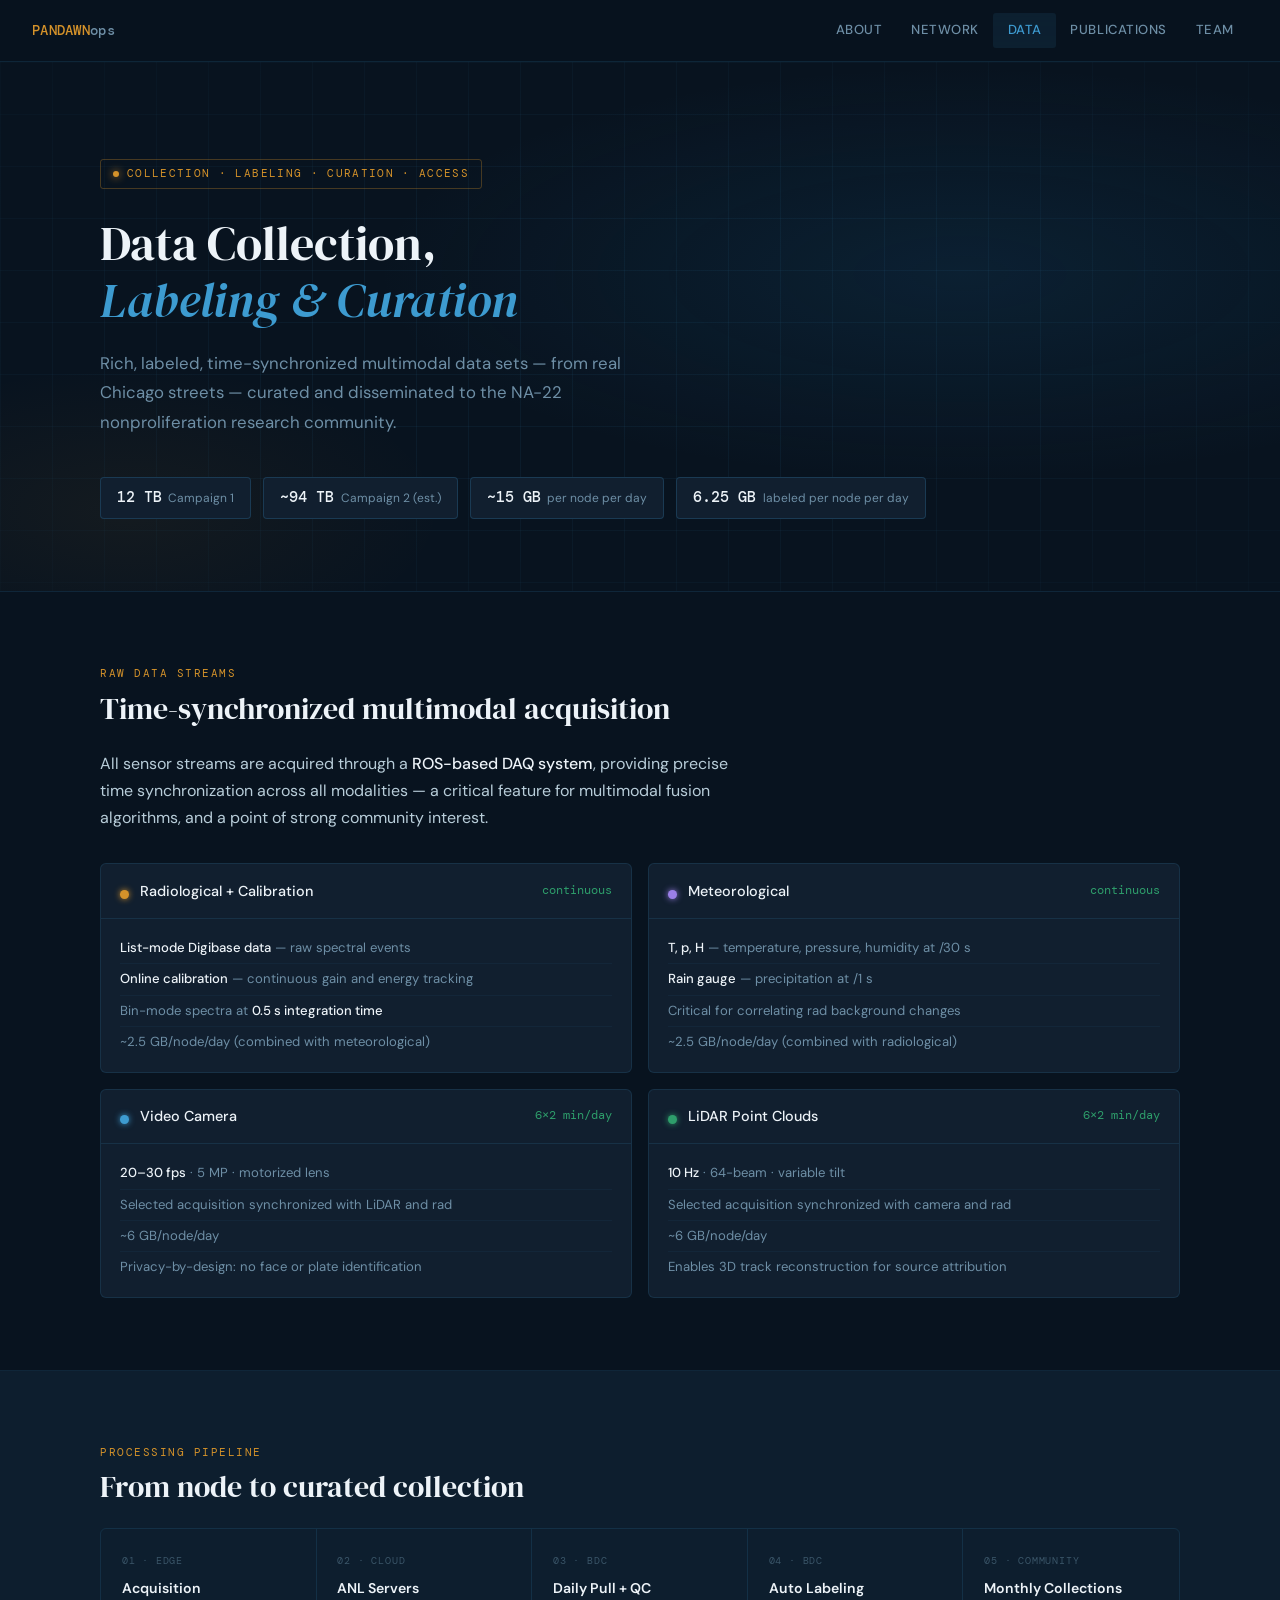
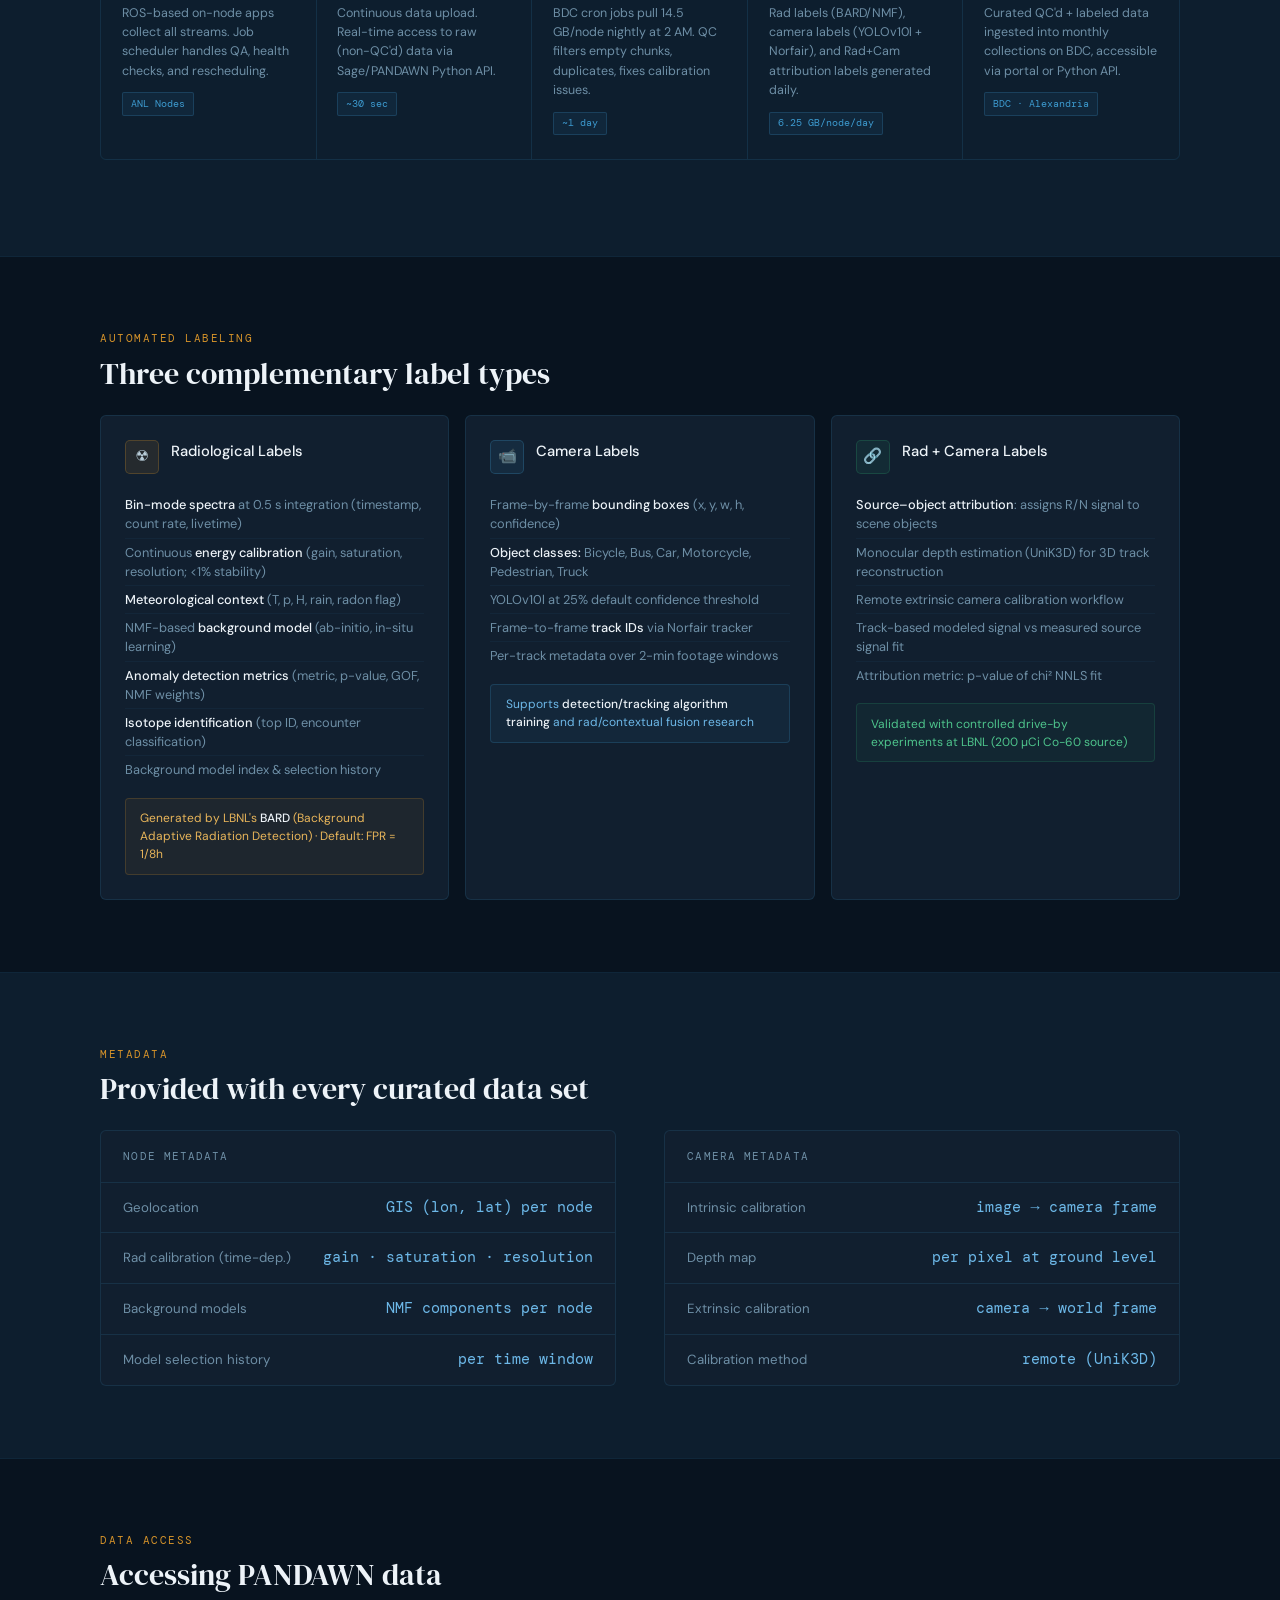
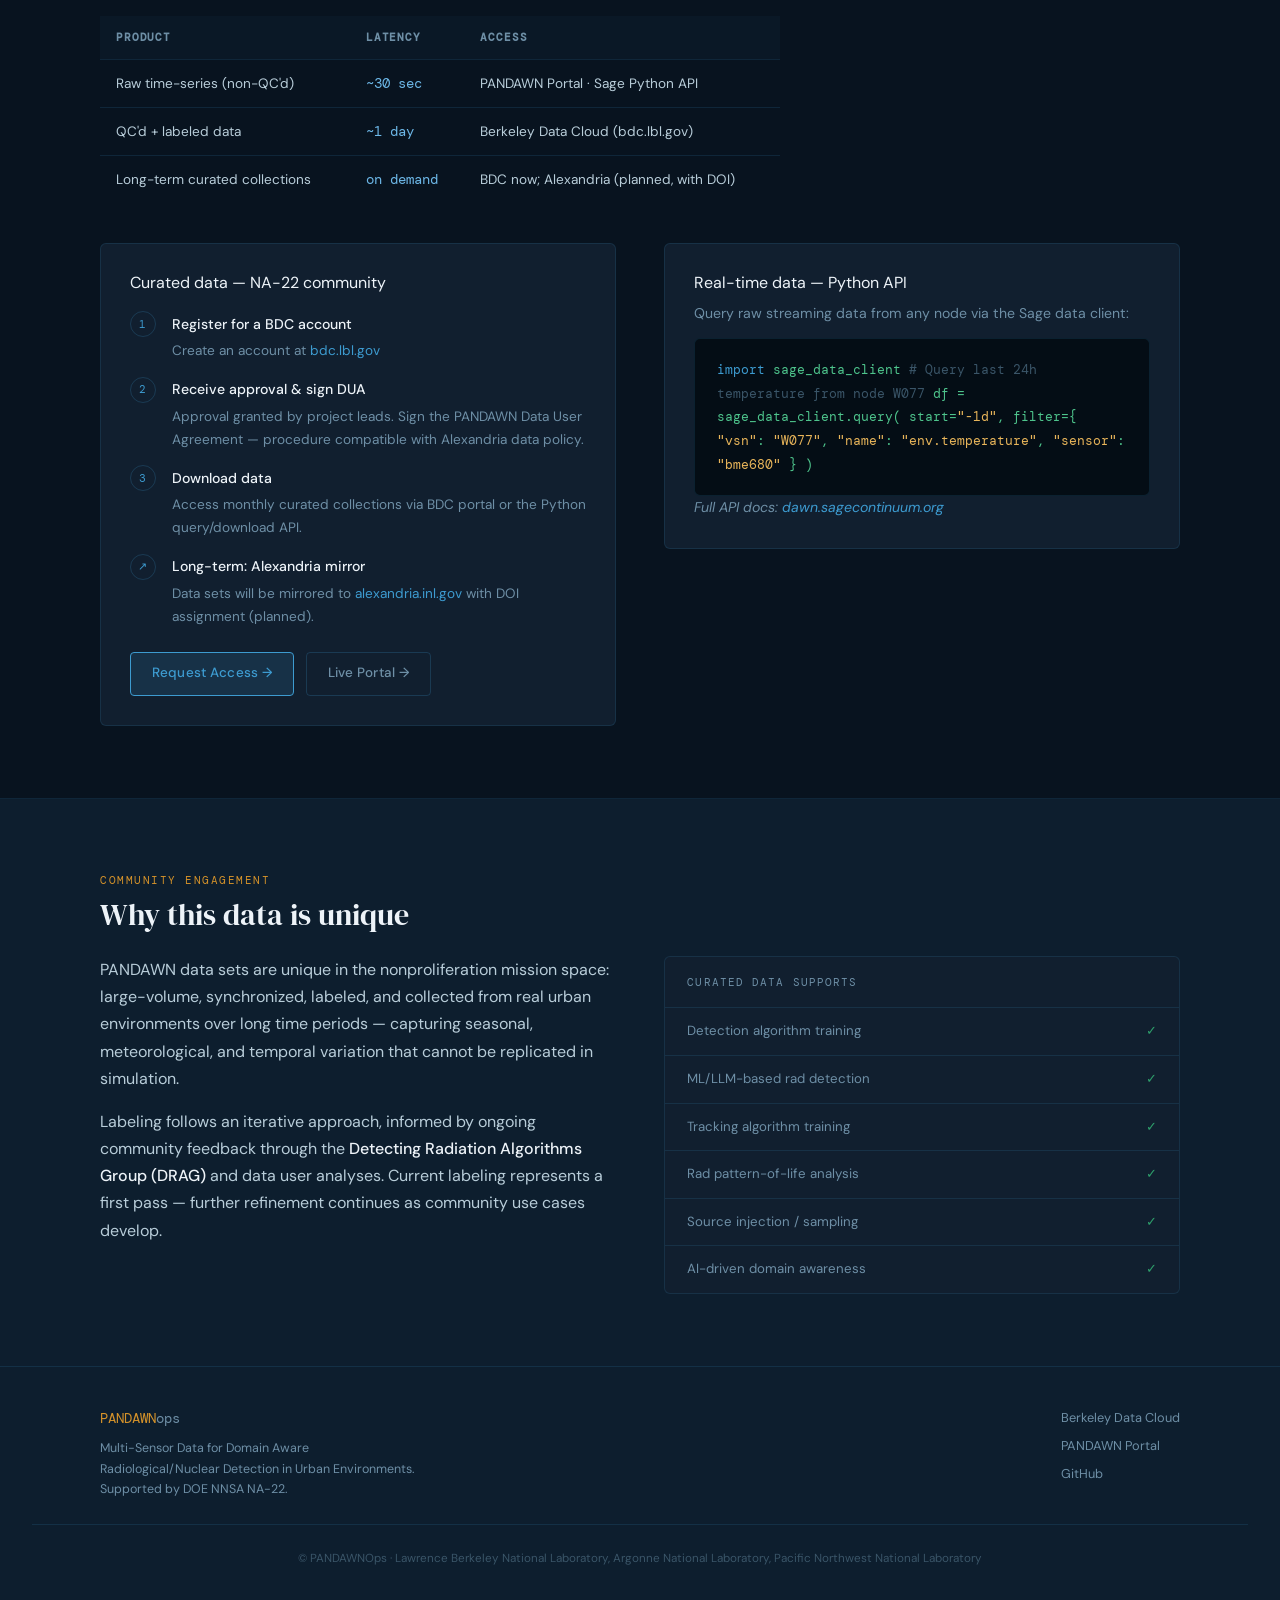
==== data.html @ 8328034d "Update" ====
<!DOCTYPE html>
<html lang="en">
<head>
  <meta charset="UTF-8">
  <meta name="viewport" content="width=device-width, initial-scale=1.0">
  <meta name="description" content="PANDAWN data — collection, labeling, curation, and access for the NA-22 nonproliferation community.">
  <title>Data — PANDAWNOps</title>
  <link rel="stylesheet" href="css/style.css">
</head>
<body>

<nav>
  <a href="index.html" class="nav-brand">PANDAWN<span>ops</span></a>
  <button class="nav-toggle" onclick="this.classList.toggle('open');document.querySelector('.nav-links').classList.toggle('open')" aria-label="Menu">
    <span></span><span></span><span></span>
  </button>
  <ul class="nav-links">
    <li><a href="index.html">About</a></li>
    <li><a href="network.html">Network</a></li>
    <li><a href="data.html" class="active">Data</a></li>
    <li><a href="publications.html">Publications</a></li>
    <li><a href="team.html">Team</a></li>
  </ul>
</nav>

<div class="hero">
  <div class="hero-bg"></div>
  <div class="hero-grid"></div>
  <div class="hero-inner">
    <div class="hero-eyebrow">Collection · Labeling · Curation · Access</div>
    <h1>Data Collection,<br><em>Labeling &amp; Curation</em></h1>
    <p class="hero-lead">Rich, labeled, time-synchronized multimodal data sets — from real Chicago streets — curated and disseminated to the NA-22 nonproliferation research community.</p>
    <div class="hero-stats">
      <div class="stat-chip"><span class="val">12 TB</span><span class="lbl">Campaign 1</span></div>
      <div class="stat-chip"><span class="val">~94 TB</span><span class="lbl">Campaign 2 (est.)</span></div>
      <div class="stat-chip"><span class="val">~15 GB</span><span class="lbl">per node per day</span></div>
      <div class="stat-chip"><span class="val">6.25 GB</span><span class="lbl">labeled per node per day</span></div>
    </div>
  </div>
</div>

<hr class="section-divider">

<!-- RAW STREAMS -->
<section>
  <div class="section-inner">
    <div class="eyebrow">Raw data streams</div>
    <h2>Time-synchronized multimodal acquisition</h2>
    <p style="max-width:640px;margin-bottom:2rem">All sensor streams are acquired through a <strong>ROS-based DAQ system</strong>, providing precise time synchronization across all modalities — a critical feature for multimodal fusion algorithms, and a point of strong community interest.</p>
    <div class="stream-grid">
      <div class="stream-card">
        <div class="stream-head">
          <div class="nc-dot" style="background:#d4922a;box-shadow:0 0 6px #d4922a;flex-shrink:0;width:9px;height:9px;border-radius:50%"></div>
          <span class="name">Radiological + Calibration</span>
          <span class="rate">continuous</span>
        </div>
        <div class="stream-body">
          <ul>
            <li><strong>List-mode Digibase data</strong> — raw spectral events</li>
            <li><strong>Online calibration</strong> — continuous gain and energy tracking</li>
            <li>Bin-mode spectra at <strong>0.5 s integration time</strong></li>
            <li>~2.5 GB/node/day (combined with meteorological)</li>
          </ul>
        </div>
      </div>
      <div class="stream-card">
        <div class="stream-head">
          <div class="nc-dot" style="background:#9b7fe8;box-shadow:0 0 6px #9b7fe8;flex-shrink:0;width:9px;height:9px;border-radius:50%"></div>
          <span class="name">Meteorological</span>
          <span class="rate">continuous</span>
        </div>
        <div class="stream-body">
          <ul>
            <li><strong>T, p, H</strong> — temperature, pressure, humidity at /30 s</li>
            <li><strong>Rain gauge</strong> — precipitation at /1 s</li>
            <li>Critical for correlating rad background changes</li>
            <li>~2.5 GB/node/day (combined with radiological)</li>
          </ul>
        </div>
      </div>
      <div class="stream-card">
        <div class="stream-head">
          <div class="nc-dot" style="background:#3d9bd0;box-shadow:0 0 6px #3d9bd0;flex-shrink:0;width:9px;height:9px;border-radius:50%"></div>
          <span class="name">Video Camera</span>
          <span class="rate">6×2 min/day</span>
        </div>
        <div class="stream-body">
          <ul>
            <li><strong>20–30 fps</strong> · 5 MP · motorized lens</li>
            <li>Selected acquisition synchronized with LiDAR and rad</li>
            <li>~6 GB/node/day</li>
            <li>Privacy-by-design: no face or plate identification</li>
          </ul>
        </div>
      </div>
      <div class="stream-card">
        <div class="stream-head">
          <div class="nc-dot" style="background:#2e9e6b;box-shadow:0 0 6px #2e9e6b;flex-shrink:0;width:9px;height:9px;border-radius:50%"></div>
          <span class="name">LiDAR Point Clouds</span>
          <span class="rate">6×2 min/day</span>
        </div>
        <div class="stream-body">
          <ul>
            <li><strong>10 Hz</strong> · 64-beam · variable tilt</li>
            <li>Selected acquisition synchronized with camera and rad</li>
            <li>~6 GB/node/day</li>
            <li>Enables 3D track reconstruction for source attribution</li>
          </ul>
        </div>
      </div>
    </div>
  </div>
</section>

<hr class="section-divider">

<!-- PIPELINE -->
<section class="alt">
  <div class="section-inner">
    <div class="eyebrow">Processing pipeline</div>
    <h2>From node to curated collection</h2>
    <div class="pipeline" style="margin-bottom:1.5rem">
      <div class="pipe-stage">
        <div class="pipe-num">01 · EDGE</div>
        <h3>Acquisition</h3>
        <p>ROS-based on-node apps collect all streams. Job scheduler handles QA, health checks, and rescheduling.</p>
        <span class="pipe-badge">ANL Nodes</span>
      </div>
      <div class="pipe-stage">
        <div class="pipe-num">02 · CLOUD</div>
        <h3>ANL Servers</h3>
        <p>Continuous data upload. Real-time access to raw (non-QC'd) data via Sage/PANDAWN Python API.</p>
        <span class="pipe-badge">~30 sec</span>
      </div>
      <div class="pipe-stage">
        <div class="pipe-num">03 · BDC</div>
        <h3>Daily Pull + QC</h3>
        <p>BDC cron jobs pull 14.5 GB/node nightly at 2 AM. QC filters empty chunks, duplicates, fixes calibration issues.</p>
        <span class="pipe-badge">~1 day</span>
      </div>
      <div class="pipe-stage">
        <div class="pipe-num">04 · BDC</div>
        <h3>Auto Labeling</h3>
        <p>Rad labels (BARD/NMF), camera labels (YOLOv10l + Norfair), and Rad+Cam attribution labels generated daily.</p>
        <span class="pipe-badge">6.25 GB/node/day</span>
      </div>
      <div class="pipe-stage">
        <div class="pipe-num">05 · COMMUNITY</div>
        <h3>Monthly Collections</h3>
        <p>Curated QC'd + labeled data ingested into monthly collections on BDC, accessible via portal or Python API.</p>
        <span class="pipe-badge">BDC · Alexandria</span>
      </div>
    </div>
  </div>
</section>

<hr class="section-divider">

<!-- LABELS -->
<section>
  <div class="section-inner">
    <div class="eyebrow">Automated labeling</div>
    <h2>Three complementary label types</h2>
    <div class="label-grid">

      <div class="label-card">
        <div class="label-card-top">
          <div class="label-icon" style="background:rgba(212,146,42,.1);border:1px solid rgba(212,146,42,.25)">☢️</div>
          <h3>Radiological Labels</h3>
        </div>
        <ul>
          <li><strong>Bin-mode spectra</strong> at 0.5 s integration (timestamp, count rate, livetime)</li>
          <li>Continuous <strong>energy calibration</strong> (gain, saturation, resolution; &lt;1% stability)</li>
          <li><strong>Meteorological context</strong> (T, p, H, rain, radon flag)</li>
          <li>NMF-based <strong>background model</strong> (ab-initio, in-situ learning)</li>
          <li><strong>Anomaly detection metrics</strong> (metric, p-value, GOF, NMF weights)</li>
          <li><strong>Isotope identification</strong> (top ID, encounter classification)</li>
          <li>Background model index &amp; selection history</li>
        </ul>
        <div class="label-note" style="background:rgba(212,146,42,.07);border:1px solid rgba(212,146,42,.2);color:var(--amber-lt)">
          Generated by LBNL's <strong>BARD</strong> (Background Adaptive Radiation Detection) · Default: FPR = 1/8h
        </div>
      </div>

      <div class="label-card">
        <div class="label-card-top">
          <div class="label-icon" style="background:rgba(61,155,208,.1);border:1px solid rgba(61,155,208,.25)">📹</div>
          <h3>Camera Labels</h3>
        </div>
        <ul>
          <li>Frame-by-frame <strong>bounding boxes</strong> (x, y, w, h, confidence)</li>
          <li><strong>Object classes:</strong> Bicycle, Bus, Car, Motorcycle, Pedestrian, Truck</li>
          <li>YOLOv10l at 25% default confidence threshold</li>
          <li>Frame-to-frame <strong>track IDs</strong> via Norfair tracker</li>
          <li>Per-track metadata over 2-min footage windows</li>
        </ul>
        <div class="label-note" style="background:rgba(61,155,208,.07);border:1px solid rgba(61,155,208,.2);color:var(--sky-lt)">
          Supports <strong>detection/tracking algorithm training</strong> and rad/contextual fusion research
        </div>
      </div>

      <div class="label-card">
        <div class="label-card-top">
          <div class="label-icon" style="background:rgba(46,158,107,.1);border:1px solid rgba(46,158,107,.25)">🔗</div>
          <h3>Rad + Camera Labels</h3>
        </div>
        <ul>
          <li><strong>Source–object attribution</strong>: assigns R/N signal to scene objects</li>
          <li>Monocular depth estimation (UniK3D) for 3D track reconstruction</li>
          <li>Remote extrinsic camera calibration workflow</li>
          <li>Track-based modeled signal vs measured source signal fit</li>
          <li>Attribution metric: p-value of chi² NNLS fit</li>
        </ul>
        <div class="label-note" style="background:rgba(46,158,107,.07);border:1px solid rgba(46,158,107,.2);color:var(--green-lt)">
          Validated with controlled drive-by experiments at LBNL (200 µCi Co-60 source)
        </div>
      </div>

    </div>
  </div>
</section>

<hr class="section-divider">

<!-- METADATA -->
<section class="alt">
  <div class="section-inner">
    <div class="eyebrow">Metadata</div>
    <h2>Provided with every curated data set</h2>
    <div class="two-col">
      <div class="stat-block">
        <div class="stat-block-header">Node metadata</div>
        <div class="stat-row"><span class="label">Geolocation</span><span class="value">GIS (lon, lat) per node</span></div>
        <div class="stat-row"><span class="label">Rad calibration (time-dep.)</span><span class="value">gain · saturation · resolution</span></div>
        <div class="stat-row"><span class="label">Background models</span><span class="value">NMF components per node</span></div>
        <div class="stat-row"><span class="label">Model selection history</span><span class="value">per time window</span></div>
      </div>
      <div class="stat-block">
        <div class="stat-block-header">Camera metadata</div>
        <div class="stat-row"><span class="label">Intrinsic calibration</span><span class="value">image → camera frame</span></div>
        <div class="stat-row"><span class="label">Depth map</span><span class="value">per pixel at ground level</span></div>
        <div class="stat-row"><span class="label">Extrinsic calibration</span><span class="value">camera → world frame</span></div>
        <div class="stat-row"><span class="label">Calibration method</span><span class="value">remote (UniK3D)</span></div>
      </div>
    </div>
  </div>
</section>

<hr class="section-divider">

<!-- ACCESS -->
<section>
  <div class="section-inner">
    <div class="eyebrow">Data access</div>
    <h2>Accessing PANDAWN data</h2>

    <table class="data-table" style="max-width:680px;margin-bottom:2.5rem">
      <thead>
        <tr><th>Product</th><th>Latency</th><th>Access</th></tr>
      </thead>
      <tbody>
        <tr><td>Raw time-series (non-QC'd)</td><td class="mono">~30 sec</td><td>PANDAWN Portal · Sage Python API</td></tr>
        <tr><td>QC'd + labeled data</td><td class="mono">~1 day</td><td>Berkeley Data Cloud (bdc.lbl.gov)</td></tr>
        <tr><td>Long-term curated collections</td><td class="mono">on demand</td><td>BDC now; Alexandria (planned, with DOI)</td></tr>
      </tbody>
    </table>

    <div class="two-col">
      <div class="card">
        <h3 style="font-family:var(--font-sans);font-size:1rem;margin-bottom:1.2rem">Curated data — NA-22 community</h3>
        <div class="access-step">
          <div class="step-num">1</div>
          <div class="step-text">
            <strong>Register for a BDC account</strong>
            Create an account at <a href="https://bdc.lbl.gov/" target="_blank" rel="noopener">bdc.lbl.gov</a>
          </div>
        </div>
        <div class="access-step">
          <div class="step-num">2</div>
          <div class="step-text">
            <strong>Receive approval &amp; sign DUA</strong>
            Approval granted by project leads. Sign the PANDAWN Data User Agreement — procedure compatible with Alexandria data policy.
          </div>
        </div>
        <div class="access-step">
          <div class="step-num">3</div>
          <div class="step-text">
            <strong>Download data</strong>
            Access monthly curated collections via BDC portal or the Python query/download API.
          </div>
        </div>
        <div class="access-step">
          <div class="step-num">↗</div>
          <div class="step-text">
            <strong>Long-term: Alexandria mirror</strong>
            Data sets will be mirrored to <a href="https://alexandria.inl.gov" target="_blank" rel="noopener">alexandria.inl.gov</a> with DOI assignment (planned).
          </div>
        </div>
        <div class="mt-md btn-row">
          <a href="https://bdc.lbl.gov/" target="_blank" rel="noopener" class="btn btn-primary">Request Access →</a>
          <a href="https://dawn.sagecontinuum.org/nodes" target="_blank" rel="noopener" class="btn btn-secondary">Live Portal →</a>
        </div>
      </div>

      <div class="card">
        <h3 style="font-family:var(--font-sans);font-size:1rem;margin-bottom:.6rem">Real-time data — Python API</h3>
        <p class="text-sm text-grey" style="margin-bottom:.8rem">Query raw streaming data from any node via the Sage data client:</p>
        <div class="code-block"><span class="kw">import</span> sage_data_client

<span class="cm"># Query last 24h temperature from node W077</span>
df = sage_data_client.query(
    start=<span class="st">"-1d"</span>,
    filter={
        <span class="st">"vsn"</span>: <span class="st">"W077"</span>,
        <span class="st">"name"</span>: <span class="st">"env.temperature"</span>,
        <span class="st">"sensor"</span>: <span class="st">"bme680"</span>
    }
)</div>
        <p class="note">Full API docs: <a href="https://dawn.sagecontinuum.org/nodes" target="_blank" rel="noopener">dawn.sagecontinuum.org</a></p>
      </div>
    </div>
  </div>
</section>

<hr class="section-divider">

<!-- COMMUNITY -->
<section class="alt">
  <div class="section-inner">
    <div class="eyebrow">Community engagement</div>
    <h2>Why this data is unique</h2>
    <div class="two-col">
      <div>
        <p>PANDAWN data sets are unique in the nonproliferation mission space: large-volume, synchronized, labeled, and collected from real urban environments over long time periods — capturing seasonal, meteorological, and temporal variation that cannot be replicated in simulation.</p>
        <p>Labeling follows an iterative approach, informed by ongoing community feedback through the <strong>Detecting Radiation Algorithms Group (DRAG)</strong> and data user analyses. Current labeling represents a first pass — further refinement continues as community use cases develop.</p>
      </div>
      <div>
        <div class="stat-block">
          <div class="stat-block-header">Curated data supports</div>
          <div class="stat-row"><span class="label">Detection algorithm training</span><span class="value" style="color:var(--green);font-size:.8rem">✓</span></div>
          <div class="stat-row"><span class="label">ML/LLM-based rad detection</span><span class="value" style="color:var(--green);font-size:.8rem">✓</span></div>
          <div class="stat-row"><span class="label">Tracking algorithm training</span><span class="value" style="color:var(--green);font-size:.8rem">✓</span></div>
          <div class="stat-row"><span class="label">Rad pattern-of-life analysis</span><span class="value" style="color:var(--green);font-size:.8rem">✓</span></div>
          <div class="stat-row"><span class="label">Source injection / sampling</span><span class="value" style="color:var(--green);font-size:.8rem">✓</span></div>
          <div class="stat-row"><span class="label">AI-driven domain awareness</span><span class="value" style="color:var(--green);font-size:.8rem">✓</span></div>
        </div>
      </div>
    </div>
  </div>
</section>

<footer>
  <div class="footer-inner">
    <div>
      <div class="footer-brand">PANDAWN<span>ops</span></div>
      <p class="footer-desc">Multi-Sensor Data for Domain Aware Radiological/Nuclear Detection in Urban Environments. Supported by DOE NNSA NA-22.</p>
    </div>
    <div class="footer-links">
      <a href="https://bdc.lbl.gov/" target="_blank" rel="noopener">Berkeley Data Cloud</a>
      <a href="https://dawn.sagecontinuum.org/nodes" target="_blank" rel="noopener">PANDAWN Portal</a>
      <a href="https://github.com/dawn-panda" target="_blank" rel="noopener">GitHub</a>
    </div>
  </div>
  <div class="footer-copy">© PANDAWNOps · Lawrence Berkeley National Laboratory, Argonne National Laboratory, Pacific Northwest National Laboratory</div>
</footer>

</body>
</html>
---- css/style.css ----
/* ============================================================
   PANDAWNOps — Shared Stylesheet
   ============================================================ */

@import url('https://fonts.googleapis.com/css2?family=DM+Serif+Display:ital@0;1&family=DM+Sans:wght@300;400;500;600&family=DM+Mono:wght@400;500&display=swap');

/* ── Variables ── */
:root {
  --bg:        #08131f;
  --bg-mid:    #0d1e2e;
  --bg-card:   #111f2f;
  --bg-inset:  #0a1826;
  --navy:      #0f2236;
  --blue:      #1a6494;
  --sky:       #3d9bd0;
  --sky-lt:    #6db8e8;
  --amber:     #d4922a;
  --amber-lt:  #e8b55a;
  --green:     #2e9e6b;
  --green-lt:  #4ec48c;
  --red:       #c0444a;
  --white:     #edf3f8;
  --grey-lt:   #b8cdd9;
  --grey:      #6e8fa6;
  --grey-dk:   #3a5568;
  --border:    rgba(61,155,208,.14);
  --border-md: rgba(61,155,208,.22);
  --shadow:    0 2px 20px rgba(0,0,0,.35);

  --font-serif: 'DM Serif Display', Georgia, serif;
  --font-sans:  'DM Sans', system-ui, sans-serif;
  --font-mono:  'DM Mono', 'Courier New', monospace;

  --nav-h: 62px;
  --max-w: 1080px;
  --radius: 6px;
}

/* ── Reset ── */
*, *::before, *::after { box-sizing: border-box; margin: 0; padding: 0; }
html { scroll-behavior: smooth; font-size: 16px; }
body {
  background: var(--bg);
  color: var(--grey-lt);
  font-family: var(--font-sans);
  font-weight: 400;
  line-height: 1.7;
  min-height: 100vh;
  -webkit-font-smoothing: antialiased;
}
img { max-width: 100%; display: block; }
a { color: var(--sky); text-decoration: none; transition: color .2s; }
a:hover { color: var(--sky-lt); }

/* ── Typography ── */
h1, h2, h3, h4 {
  font-family: var(--font-serif);
  font-weight: 400;
  color: var(--white);
  line-height: 1.2;
}
h1 { font-size: clamp(2rem, 4vw, 3rem); margin-bottom: 1rem; }
h2 { font-size: clamp(1.4rem, 2.5vw, 1.9rem); margin-bottom: 1.4rem; }
h3 { font-size: 1.1rem; margin-bottom: .6rem; }
h4 { font-size: .95rem; font-family: var(--font-sans); font-weight: 600; color: var(--grey-lt); }
p  { margin-bottom: 1rem; }
p:last-child { margin-bottom: 0; }
strong { color: var(--white); font-weight: 500; }
code {
  font-family: var(--font-mono);
  font-size: .85em;
  background: var(--bg-inset);
  border: 1px solid var(--border);
  border-radius: 3px;
  padding: .1em .4em;
  color: var(--sky-lt);
}

/* ── Navigation ── */
nav {
  position: sticky;
  top: 0;
  z-index: 200;
  height: var(--nav-h);
  background: rgba(8,19,31,.94);
  backdrop-filter: blur(16px);
  -webkit-backdrop-filter: blur(16px);
  border-bottom: 1px solid var(--border);
  display: flex;
  align-items: center;
  padding: 0 2rem;
  gap: 2rem;
}
.nav-brand {
  font-family: var(--font-mono);
  font-size: .88rem;
  font-weight: 500;
  color: var(--amber);
  letter-spacing: .02em;
  white-space: nowrap;
  flex-shrink: 0;
}
.nav-brand span { color: var(--grey); }
.nav-links {
  display: flex;
  gap: 0;
  list-style: none;
  margin-left: auto;
}
.nav-links a {
  display: block;
  padding: .4rem .9rem;
  font-size: .82rem;
  font-weight: 500;
  letter-spacing: .04em;
  text-transform: uppercase;
  color: var(--grey);
  border-radius: 3px;
  transition: color .18s, background .18s;
}
.nav-links a:hover { color: var(--white); background: rgba(61,155,208,.07); }
.nav-links a.active { color: var(--sky); background: rgba(61,155,208,.1); }

/* Hamburger */
.nav-toggle {
  display: none;
  background: none;
  border: 1px solid var(--border-md);
  border-radius: 4px;
  padding: .35rem .5rem;
  cursor: pointer;
  margin-left: auto;
  flex-direction: column;
  gap: 4px;
}
.nav-toggle span {
  display: block;
  width: 20px;
  height: 2px;
  background: var(--grey-lt);
  border-radius: 2px;
  transition: all .2s;
}

/* ── Layout ── */
.wrap { max-width: var(--max-w); margin: 0 auto; padding: 0 2rem; }

/* ── Hero ── */
.hero {
  position: relative;
  padding: 6rem 2rem 4.5rem;
  overflow: hidden;
}
.hero-bg {
  position: absolute;
  inset: 0;
  background:
    radial-gradient(ellipse 70% 60% at 75% 40%, rgba(26,100,148,.16) 0%, transparent 65%),
    radial-gradient(ellipse 45% 50% at 10% 85%, rgba(212,146,42,.06) 0%, transparent 55%);
  pointer-events: none;
}
.hero-grid {
  position: absolute;
  inset: 0;
  background-image:
    linear-gradient(var(--border) 1px, transparent 1px),
    linear-gradient(90deg, var(--border) 1px, transparent 1px);
  background-size: 52px 52px;
  mask-image: radial-gradient(ellipse 90% 90% at 50% 50%, black 30%, transparent 100%);
  opacity: .5;
}
.hero-inner { max-width: var(--max-w); margin: 0 auto; position: relative; }
.hero-eyebrow {
  display: inline-flex;
  align-items: center;
  gap: .5rem;
  font-family: var(--font-mono);
  font-size: .7rem;
  letter-spacing: .12em;
  text-transform: uppercase;
  color: var(--amber);
  border: 1px solid rgba(212,146,42,.3);
  border-radius: 3px;
  padding: .28rem .75rem;
  margin-bottom: 1.6rem;
}
.hero-eyebrow::before {
  content: '';
  width: 6px; height: 6px;
  border-radius: 50%;
  background: var(--amber);
  box-shadow: 0 0 8px var(--amber);
  animation: blink 2s ease-in-out infinite;
}
@keyframes blink { 0%,100%{opacity:1} 50%{opacity:.3} }
.hero h1 { margin-bottom: 1.2rem; }
.hero h1 em { font-style: italic; color: var(--sky); }
.hero-lead {
  font-size: 1.05rem;
  color: var(--grey);
  max-width: 580px;
  margin-bottom: 2.5rem;
  line-height: 1.75;
}
.hero-stats {
  display: flex;
  flex-wrap: wrap;
  gap: .75rem;
}
.stat-chip {
  background: var(--bg-card);
  border: 1px solid var(--border-md);
  border-radius: 4px;
  padding: .45rem 1rem;
  display: flex;
  align-items: baseline;
  gap: .4rem;
}
.stat-chip .val {
  font-family: var(--font-mono);
  font-size: .95rem;
  font-weight: 500;
  color: var(--white);
}
.stat-chip .lbl {
  font-size: .75rem;
  color: var(--grey);
}

/* ── Sections ── */
section {
  padding: 4.5rem 2rem;
}
section.alt { background: var(--bg-mid); }
.section-inner { max-width: var(--max-w); margin: 0 auto; }
.eyebrow {
  font-family: var(--font-mono);
  font-size: .68rem;
  letter-spacing: .14em;
  text-transform: uppercase;
  color: var(--amber);
  margin-bottom: .5rem;
}
.section-divider {
  border: none;
  border-top: 1px solid var(--border);
  margin: 0;
}

/* ── Cards ── */
.card {
  background: var(--bg-card);
  border: 1px solid var(--border);
  border-radius: var(--radius);
  padding: 1.8rem;
}
.card-grid {
  display: grid;
  grid-template-columns: repeat(auto-fit, minmax(260px, 1fr));
  gap: 1px;
  background: var(--border);
  border: 1px solid var(--border);
  border-radius: var(--radius);
  overflow: hidden;
}
.card-grid .card {
  border: none;
  border-radius: 0;
  background: var(--bg-card);
}
.card-grid .card:hover { background: var(--bg-mid); }

.card-icon {
  width: 38px; height: 38px;
  background: rgba(61,155,208,.1);
  border: 1px solid rgba(61,155,208,.2);
  border-radius: 5px;
  display: flex;
  align-items: center;
  justify-content: center;
  font-size: 1.1rem;
  margin-bottom: 1.1rem;
}
.card h3 { color: var(--white); margin-bottom: .5rem; }
.card p  { font-size: .88rem; color: var(--grey); margin: 0; line-height: 1.65; }

/* ── Two-column ── */
.two-col {
  display: grid;
  grid-template-columns: 1fr 1fr;
  gap: 3rem;
  align-items: start;
}
.two-col.flip { }
@media (max-width: 720px) { .two-col { grid-template-columns: 1fr; gap: 2rem; } }

/* ── Stat block ── */
.stat-block {
  background: var(--bg-card);
  border: 1px solid var(--border);
  border-radius: var(--radius);
  overflow: hidden;
}
.stat-block-header {
  padding: 1rem 1.4rem;
  border-bottom: 1px solid var(--border);
  font-family: var(--font-mono);
  font-size: .68rem;
  letter-spacing: .1em;
  text-transform: uppercase;
  color: var(--grey);
}
.stat-row {
  display: flex;
  justify-content: space-between;
  align-items: baseline;
  padding: .75rem 1.4rem;
  border-bottom: 1px solid var(--border);
  gap: 1rem;
}
.stat-row:last-child { border-bottom: none; }
.stat-row .label { font-size: .83rem; color: var(--grey); }
.stat-row .value {
  font-family: var(--font-mono);
  font-size: .95rem;
  color: var(--sky-lt);
  white-space: nowrap;
}

/* ── List items ── */
.feature-list { list-style: none; display: flex; flex-direction: column; gap: .5rem; }
.feature-list li {
  display: flex;
  gap: .9rem;
  background: rgba(17,31,47,.6);
  border: 1px solid var(--border);
  border-radius: 4px;
  padding: .9rem 1.2rem;
  font-size: .9rem;
  line-height: 1.6;
}
.feature-list li::before {
  content: '—';
  color: var(--amber);
  flex-shrink: 0;
  margin-top: .05rem;
}
.feature-list strong { display: block; color: var(--white); margin-bottom: .15rem; }

/* ── Timeline ── */
.timeline { padding-left: 1.5rem; border-left: 1px solid var(--border-md); }
.tl-item { position: relative; padding-bottom: 2rem; }
.tl-item:last-child { padding-bottom: 0; }
.tl-dot {
  position: absolute;
  left: -1.94rem;
  top: .38rem;
  width: 10px; height: 10px;
  border-radius: 50%;
  background: var(--sky);
  box-shadow: 0 0 0 3px var(--bg), 0 0 10px rgba(61,155,208,.5);
}
.tl-dot.green { background: var(--green); box-shadow: 0 0 0 3px var(--bg), 0 0 10px rgba(46,158,107,.5); }
.tl-year {
  font-family: var(--font-mono);
  font-size: .72rem;
  color: var(--amber);
  margin-bottom: .3rem;
  letter-spacing: .04em;
}
.tl-item h3 { font-family: var(--font-sans); font-size: .95rem; font-weight: 500; color: var(--white); margin-bottom: .3rem; }
.tl-item p { font-size: .85rem; color: var(--grey); }

/* ── Node diagram ── */
.node-component {
  display: flex;
  align-items: flex-start;
  gap: 1rem;
  padding: 1rem 0;
  border-bottom: 1px solid var(--border);
}
.node-component:last-child { border-bottom: none; }
.nc-dot {
  width: 9px; height: 9px;
  border-radius: 50%;
  flex-shrink: 0;
  margin-top: .45rem;
}
.nc-name { font-weight: 500; color: var(--white); font-size: .92rem; display: block; margin-bottom: .18rem; }
.nc-spec { font-family: var(--font-mono); font-size: .75rem; color: var(--grey); display: block; margin-bottom: .25rem; }
.nc-desc { font-size: .83rem; color: var(--grey-lt); line-height: 1.55; }

/* ── Cluster chips ── */
.cluster-grid {
  display: grid;
  grid-template-columns: repeat(auto-fit, minmax(190px, 1fr));
  gap: .75rem;
}
.cluster-chip {
  background: var(--bg-card);
  border: 1px solid var(--border);
  border-radius: 5px;
  padding: 1.1rem 1.2rem;
}
.cluster-chip h4 {
  display: flex;
  align-items: center;
  gap: .5rem;
  font-family: var(--font-sans);
  font-size: .85rem;
  font-weight: 500;
  color: var(--white);
  margin-bottom: .4rem;
}
.cluster-chip p { font-size: .78rem; color: var(--grey); margin: 0; line-height: 1.5; }
.cdot { width: 8px; height: 8px; border-radius: 50%; flex-shrink: 0; }

/* ── Pipeline ── */
.pipeline {
  display: grid;
  grid-template-columns: repeat(5, 1fr);
  border: 1px solid var(--border);
  border-radius: var(--radius);
  overflow: hidden;
}
@media (max-width: 900px) { .pipeline { grid-template-columns: 1fr 1fr; } }
@media (max-width: 500px) { .pipeline { grid-template-columns: 1fr; } }
.pipe-stage {
  padding: 1.5rem 1.3rem;
  border-right: 1px solid var(--border);
  position: relative;
}
.pipe-stage:last-child { border-right: none; }
.pipe-num { font-family: var(--font-mono); font-size: .62rem; color: var(--grey-dk); letter-spacing: .08em; margin-bottom: .6rem; }
.pipe-stage h3 { font-family: var(--font-sans); font-size: .88rem; font-weight: 600; color: var(--white); margin-bottom: .45rem; }
.pipe-stage p { font-size: .78rem; color: var(--grey); margin: 0; line-height: 1.55; }
.pipe-badge {
  display: inline-block;
  margin-top: .7rem;
  font-family: var(--font-mono);
  font-size: .62rem;
  padding: .15rem .5rem;
  border-radius: 2px;
  background: rgba(61,155,208,.08);
  border: 1px solid var(--border-md);
  color: var(--sky);
}

/* ── Stream cards ── */
.stream-grid {
  display: grid;
  grid-template-columns: 1fr 1fr;
  gap: 1rem;
}
@media (max-width: 640px) { .stream-grid { grid-template-columns: 1fr; } }
.stream-card {
  background: var(--bg-card);
  border: 1px solid var(--border);
  border-radius: var(--radius);
  overflow: hidden;
}
.stream-head {
  display: flex;
  align-items: center;
  gap: .7rem;
  padding: .9rem 1.2rem;
  border-bottom: 1px solid var(--border);
}
.stream-head .name { font-size: .9rem; font-weight: 500; color: var(--white); }
.stream-head .rate { margin-left: auto; font-family: var(--font-mono); font-size: .72rem; color: var(--green); }
.stream-body { padding: .9rem 1.2rem; }
.stream-body ul { list-style: none; }
.stream-body ul li {
  font-size: .82rem;
  color: var(--grey);
  padding: .25rem 0;
  border-bottom: 1px solid rgba(61,155,208,.06);
}
.stream-body ul li:last-child { border-bottom: none; }

/* ── Label cards ── */
.label-grid {
  display: grid;
  grid-template-columns: repeat(3, 1fr);
  gap: 1rem;
}
@media (max-width: 800px) { .label-grid { grid-template-columns: 1fr; } }
.label-card {
  background: var(--bg-card);
  border: 1px solid var(--border);
  border-radius: var(--radius);
  padding: 1.5rem;
}
.label-card-top {
  display: flex;
  align-items: center;
  gap: .75rem;
  margin-bottom: 1.1rem;
}
.label-icon {
  width: 34px; height: 34px;
  border-radius: 5px;
  display: flex; align-items: center; justify-content: center;
  font-size: .95rem; flex-shrink: 0;
}
.label-card h3 { font-family: var(--font-sans); font-size: .92rem; font-weight: 500; color: var(--white); }
.label-card ul { list-style: none; }
.label-card ul li {
  font-size: .8rem; color: var(--grey);
  padding: .25rem 0;
  border-bottom: 1px solid rgba(61,155,208,.06);
  line-height: 1.5;
}
.label-card ul li:last-child { border-bottom: none; }
.label-note {
  margin-top: .9rem;
  padding: .65rem .9rem;
  border-radius: 4px;
  font-size: .75rem;
  line-height: 1.5;
}

/* ── Access steps ── */
.access-step {
  display: flex;
  gap: 1rem;
  margin-bottom: .9rem;
}
.access-step:last-child { margin-bottom: 0; }
.step-num {
  width: 26px; height: 26px;
  flex-shrink: 0;
  border-radius: 50%;
  border: 1px solid var(--border-md);
  display: flex; align-items: center; justify-content: center;
  font-family: var(--font-mono);
  font-size: .7rem;
  color: var(--sky);
}
.step-text { font-size: .85rem; color: var(--grey); padding-top: .1rem; }
.step-text strong { color: var(--white); display: block; margin-bottom: .15rem; font-size: .88rem; }

/* ── Code block ── */
.code-block {
  background: #040d15;
  border: 1px solid var(--border);
  border-radius: var(--radius);
  padding: 1.2rem 1.4rem;
  font-family: var(--font-mono);
  font-size: .8rem;
  color: var(--green-lt);
  line-height: 1.85;
  overflow-x: auto;
}
.code-block .cm { color: var(--grey-dk); }
.code-block .kw { color: var(--sky); }
.code-block .st { color: var(--amber-lt); }

/* ── Table ── */
.data-table { width: 100%; border-collapse: collapse; }
.data-table th, .data-table td {
  text-align: left;
  padding: .75rem 1rem;
  border-bottom: 1px solid var(--border);
  font-size: .85rem;
}
.data-table th {
  font-family: var(--font-mono);
  font-size: .68rem;
  text-transform: uppercase;
  letter-spacing: .08em;
  color: var(--grey);
  background: var(--bg-inset);
}
.data-table td { color: var(--grey-lt); }
.data-table td.mono { font-family: var(--font-mono); color: var(--sky-lt); }
.data-table tr:last-child td { border-bottom: none; }
.data-table tr:hover td { background: rgba(61,155,208,.04); }

/* ── Buttons ── */
.btn {
  display: inline-flex;
  align-items: center;
  gap: .5rem;
  padding: .6rem 1.3rem;
  border-radius: 4px;
  font-size: .84rem;
  font-weight: 500;
  letter-spacing: .02em;
  cursor: pointer;
  transition: all .18s;
  text-decoration: none;
}
.btn-primary {
  background: rgba(61,155,208,.15);
  border: 1px solid var(--sky);
  color: var(--sky);
}
.btn-primary:hover { background: rgba(61,155,208,.25); color: var(--sky-lt); }
.btn-secondary {
  background: transparent;
  border: 1px solid var(--border-md);
  color: var(--grey);
}
.btn-secondary:hover { border-color: var(--grey); color: var(--white); }
.btn-row { display: flex; flex-wrap: wrap; gap: .75rem; }

/* ── Map placeholder ── */
.map-wrap {
  position: relative;
  background: var(--bg-card);
  border: 1px solid var(--border);
  border-radius: var(--radius);
  height: 260px;
  overflow: hidden;
  display: flex;
  align-items: center;
  justify-content: center;
  margin-bottom: 1.5rem;
}
.map-grid {
  position: absolute; inset: 0;
  background-image:
    linear-gradient(var(--border) 1px, transparent 1px),
    linear-gradient(90deg, var(--border) 1px, transparent 1px);
  background-size: 38px 38px;
}
.map-node {
  position: absolute;
  width: 10px; height: 10px;
  border-radius: 50%;
  background: var(--sky);
  box-shadow: 0 0 12px rgba(61,155,208,.7);
  animation: pulse-node 2.8s ease-in-out infinite;
}
@keyframes pulse-node { 0%,100%{opacity:1;transform:scale(1)} 50%{opacity:.4;transform:scale(.65)} }
.map-label {
  position: relative;
  text-align: center;
  font-family: var(--font-mono);
  font-size: .72rem;
  color: var(--grey);
  line-height: 1.8;
}

/* ── Team cards ── */
.team-grid {
  display: grid;
  grid-template-columns: repeat(auto-fill, minmax(200px, 1fr));
  gap: 1rem;
}
.team-card {
  background: var(--bg-card);
  border: 1px solid var(--border);
  border-radius: var(--radius);
  padding: 1.4rem;
  transition: border-color .2s;
}
.team-card:hover { border-color: var(--border-md); }
.team-avatar {
  width: 48px; height: 48px;
  border-radius: 50%;
  background: linear-gradient(135deg, var(--blue), var(--bg-card));
  border: 1px solid var(--border-md);
  margin-bottom: .9rem;
  display: flex; align-items: center; justify-content: center;
  font-family: var(--font-serif);
  font-size: 1.1rem;
  color: var(--sky-lt);
}
.team-card h3 { font-family: var(--font-sans); font-size: .92rem; color: var(--white); margin-bottom: .2rem; }
.team-card .role { font-size: .78rem; color: var(--amber); margin-bottom: .4rem; }
.team-card .inst { font-size: .78rem; color: var(--grey); }
.team-card .email { font-size: .75rem; font-family: var(--font-mono); color: var(--sky); margin-top: .5rem; display: block; }

/* ── Footer ── */
footer {
  background: var(--bg-mid);
  border-top: 1px solid var(--border);
  padding: 2.5rem 2rem;
}
.footer-inner {
  max-width: var(--max-w);
  margin: 0 auto;
  display: flex;
  flex-wrap: wrap;
  gap: 1.5rem;
  justify-content: space-between;
  align-items: flex-start;
}
.footer-brand {
  font-family: var(--font-mono);
  font-size: .85rem;
  color: var(--amber);
  margin-bottom: .5rem;
}
.footer-brand span { color: var(--grey); }
.footer-desc { font-size: .78rem; color: var(--grey); max-width: 320px; line-height: 1.65; }
.footer-links { display: flex; flex-direction: column; gap: .4rem; }
.footer-links a { font-size: .8rem; color: var(--grey); }
.footer-links a:hover { color: var(--sky); }
.footer-copy { font-size: .73rem; color: var(--grey-dk); margin-top: 1.5rem; padding-top: 1.5rem; border-top: 1px solid var(--border); text-align: center; }

/* ── Utility ── */
.mt-sm { margin-top: .75rem; }
.mt-md { margin-top: 1.5rem; }
.mt-lg { margin-top: 2.5rem; }
.text-sm { font-size: .85rem; }
.text-xs { font-size: .78rem; }
.text-grey { color: var(--grey); }
.text-amber { color: var(--amber); }
.text-sky { color: var(--sky); }
.note {
  font-size: .8rem;
  color: var(--grey);
  margin-top: .75rem;
  font-style: italic;
}

/* ── Publications ── */
.pub-list { display: flex; flex-direction: column; gap: .75rem; }
.pub-item {
  background: var(--bg-card);
  border: 1px solid var(--border);
  border-radius: var(--radius);
  padding: 1.3rem 1.5rem;
  display: flex;
  gap: 1.2rem;
  align-items: flex-start;
}
.pub-year {
  font-family: var(--font-mono);
  font-size: .72rem;
  color: var(--amber);
  padding-top: .2rem;
  flex-shrink: 0;
  width: 36px;
}
.pub-content h3 { font-family: var(--font-sans); font-size: .92rem; color: var(--white); font-weight: 500; margin-bottom: .3rem; }
.pub-content .authors { font-size: .8rem; color: var(--grey); margin-bottom: .2rem; }
.pub-content .venue { font-size: .78rem; color: var(--sky); font-style: italic; }
.pub-content .doi { font-size: .75rem; font-family: var(--font-mono); color: var(--grey); margin-top: .3rem; }

/* ── Responsive ── */
@media (max-width: 700px) {
  .nav-links { display: none; flex-direction: column; position: absolute; top: var(--nav-h); left: 0; right: 0; background: var(--bg-mid); border-bottom: 1px solid var(--border); padding: .75rem 1rem; gap: .25rem; }
  .nav-links.open { display: flex; }
  .nav-toggle { display: flex; }
  nav { position: relative; }
  .hero { padding: 4rem 1.5rem 3rem; }
  section { padding: 3rem 1.5rem; }
  .hero-stats { gap: .5rem; }
  .pipeline { grid-template-columns: 1fr 1fr; }
}
@media (max-width: 400px) {
  .stat-chip { padding: .4rem .75rem; }
  .pipeline { grid-template-columns: 1fr; }
}
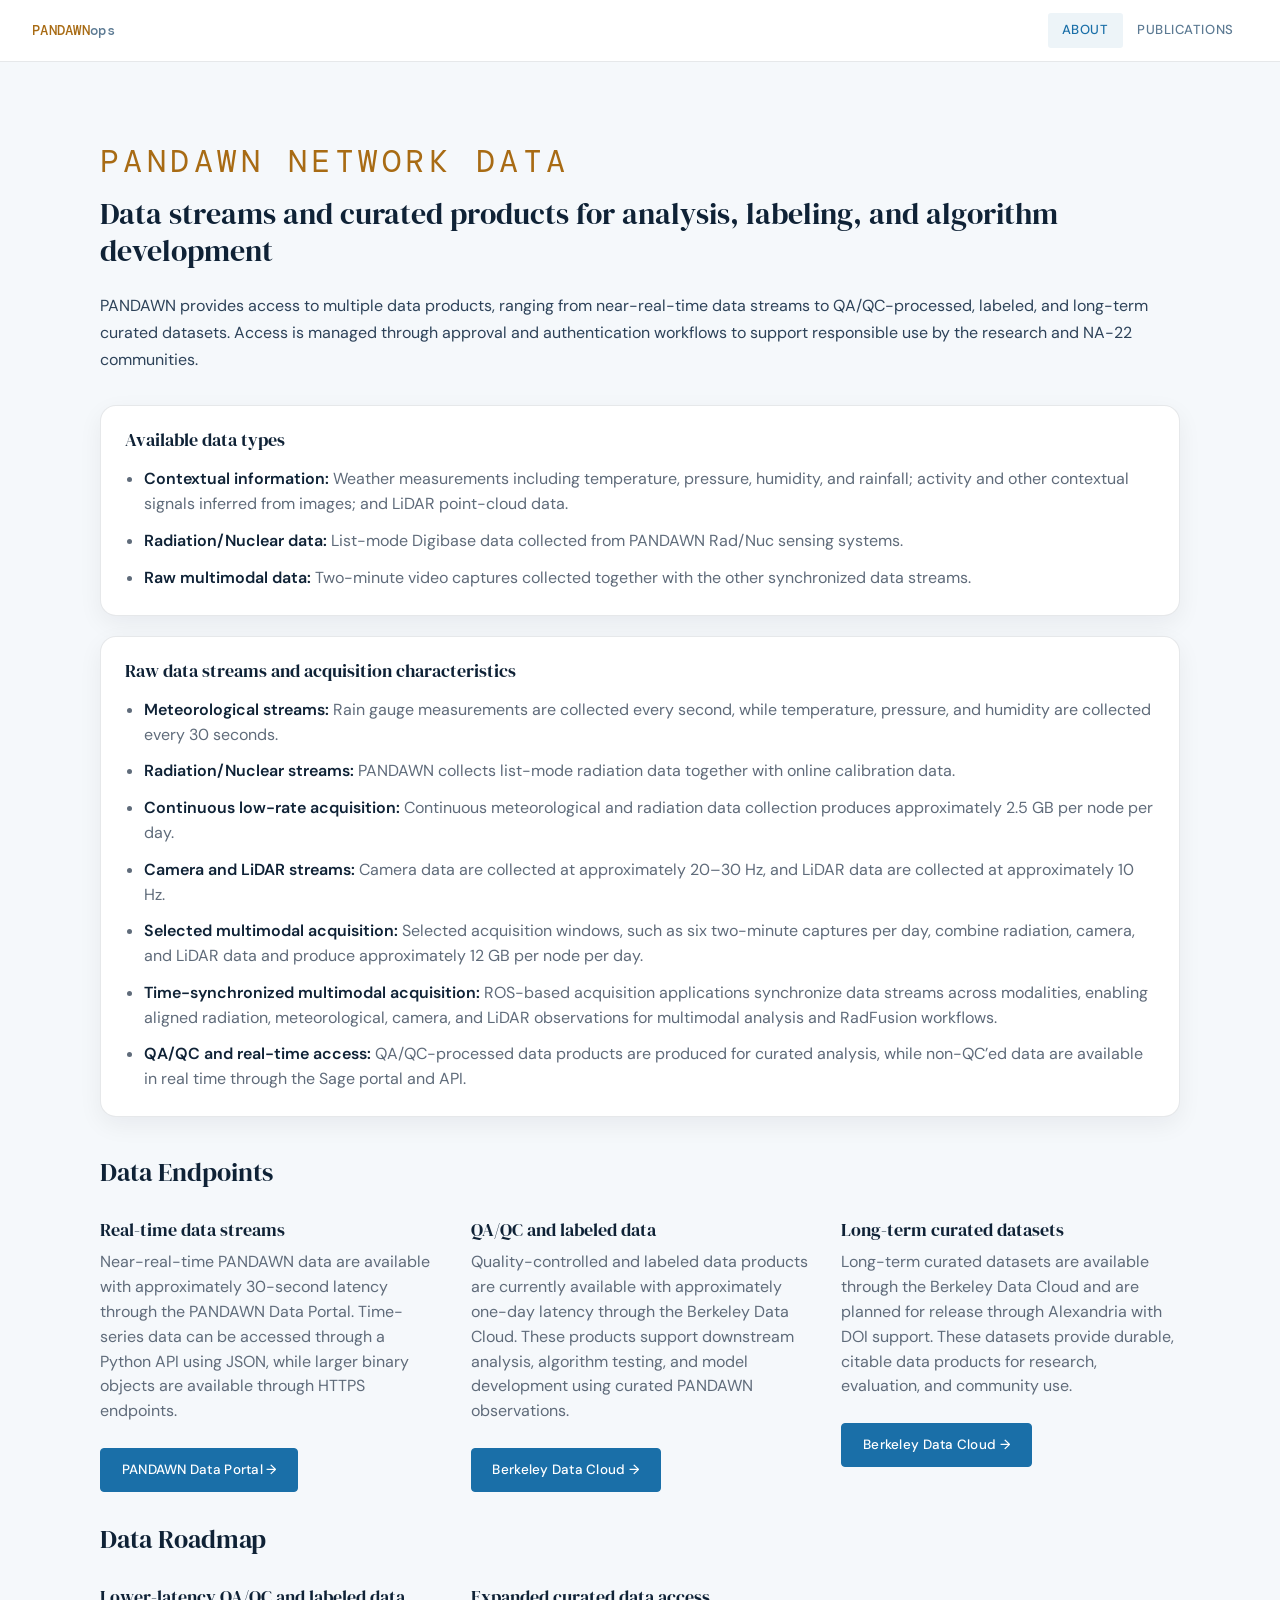
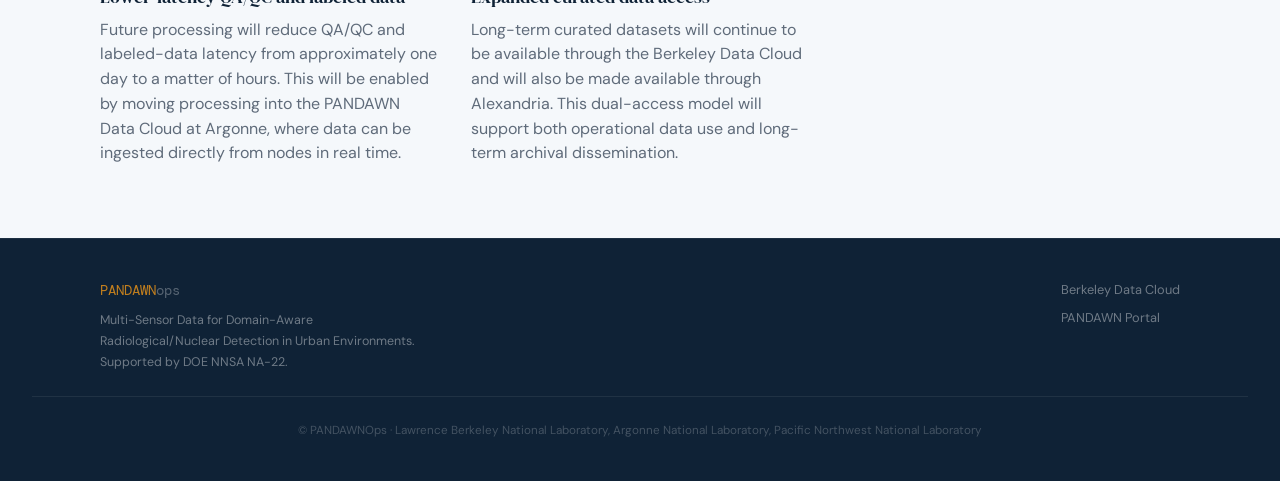
==== commit 70b942bb: "Update" ====
--- a/data.html
+++ b/data.html
@@ -3,366 +3,210 @@
 <head>
   <meta charset="UTF-8">
   <meta name="viewport" content="width=device-width, initial-scale=1.0">
-  <meta name="description" content="PANDAWN data — collection, labeling, curation, and access for the NA-22 nonproliferation community.">
-  <title>Data — PANDAWNOps</title>
+  <meta
+    name="description"
+    content="PANDAWNOps — Multi-sensor data for domain-aware radiological/nuclear detection in urban environments."
+  >
+  <title>PANDAWNOps</title>
   <link rel="stylesheet" href="css/style.css">
 </head>
 <body>
-
-<nav>
-  <a href="index.html" class="nav-brand">PANDAWN<span>ops</span></a>
-  <button class="nav-toggle" onclick="this.classList.toggle('open');document.querySelector('.nav-links').classList.toggle('open')" aria-label="Menu">
-    <span></span><span></span><span></span>
-  </button>
-  <ul class="nav-links">
-    <li><a href="index.html">About</a></li>
-    <li><a href="network.html">Network</a></li>
-    <li><a href="data.html" class="active">Data</a></li>
-    <li><a href="publications.html">Publications</a></li>
-    <li><a href="team.html">Team</a></li>
-  </ul>
-</nav>
-
-<div class="hero">
-  <div class="hero-bg"></div>
-  <div class="hero-grid"></div>
-  <div class="hero-inner">
-    <div class="hero-eyebrow">Collection · Labeling · Curation · Access</div>
-    <h1>Data Collection,<br><em>Labeling &amp; Curation</em></h1>
-    <p class="hero-lead">Rich, labeled, time-synchronized multimodal data sets — from real Chicago streets — curated and disseminated to the NA-22 nonproliferation research community.</p>
-    <div class="hero-stats">
-      <div class="stat-chip"><span class="val">12 TB</span><span class="lbl">Campaign 1</span></div>
-      <div class="stat-chip"><span class="val">~94 TB</span><span class="lbl">Campaign 2 (est.)</span></div>
-      <div class="stat-chip"><span class="val">~15 GB</span><span class="lbl">per node per day</span></div>
-      <div class="stat-chip"><span class="val">6.25 GB</span><span class="lbl">labeled per node per day</span></div>
-    </div>
-  </div>
-</div>
-
-<hr class="section-divider">
-
-<!-- RAW STREAMS -->
-<section>
-  <div class="section-inner">
-    <div class="eyebrow">Raw data streams</div>
-    <h2>Time-synchronized multimodal acquisition</h2>
-    <p style="max-width:640px;margin-bottom:2rem">All sensor streams are acquired through a <strong>ROS-based DAQ system</strong>, providing precise time synchronization across all modalities — a critical feature for multimodal fusion algorithms, and a point of strong community interest.</p>
-    <div class="stream-grid">
-      <div class="stream-card">
-        <div class="stream-head">
-          <div class="nc-dot" style="background:#d4922a;box-shadow:0 0 6px #d4922a;flex-shrink:0;width:9px;height:9px;border-radius:50%"></div>
-          <span class="name">Radiological + Calibration</span>
-          <span class="rate">continuous</span>
-        </div>
-        <div class="stream-body">
-          <ul>
-            <li><strong>List-mode Digibase data</strong> — raw spectral events</li>
-            <li><strong>Online calibration</strong> — continuous gain and energy tracking</li>
-            <li>Bin-mode spectra at <strong>0.5 s integration time</strong></li>
-            <li>~2.5 GB/node/day (combined with meteorological)</li>
+  <nav>
+    <a href="index.html" class="nav-brand">PANDAWN<span>ops</span></a>
+
+    <button
+      class="nav-toggle"
+      onclick="this.classList.toggle('open'); document.querySelector('.nav-links').classList.toggle('open');"
+      aria-label="Menu"
+    >
+      <span></span>
+      <span></span>
+      <span></span>
+    </button>
+
+    <ul class="nav-links">
+      <li><a href="index.html" class="active">About</a></li>
+      <li><a href="publications.html">Publications</a></li>
+    </ul>
+  </nav>
+
+  <main>
+     <!-- PANDAWN DATA -->
+    <section class="alt pandawn-data">
+      <div class="section-inner">
+        <div class="eyebrow">PANDAWN Network Data</div>
+
+        <h2>Data streams and curated products for analysis, labeling, and algorithm development</h2>
+
+        <p class="section-lead">
+          PANDAWN provides access to multiple data products, ranging from near-real-time data streams
+          to QA/QC-processed, labeled, and long-term curated datasets. Access is managed through
+          approval and authentication workflows to support responsible use by the research and NA-22
+          communities.
+        </p>
+
+        <div class="data-available">
+          <h3>Available data types</h3>
+          <ul class="data-type-list">
+            <li>
+              <strong>Contextual information:</strong>
+              Weather measurements including temperature, pressure, humidity, and rainfall; activity
+              and other contextual signals inferred from images; and LiDAR point-cloud data.
+            </li>
+            <li>
+              <strong>Radiation/Nuclear data:</strong>
+              List-mode Digibase data collected from PANDAWN Rad/Nuc sensing systems.
+            </li>
+            <li>
+              <strong>Raw multimodal data:</strong>
+              Two-minute video captures collected together with the other synchronized data streams.
+            </li>
           </ul>
         </div>
+
+        <div class="data-available data-stream-details">
+          <h3>Raw data streams and acquisition characteristics</h3>
+          <ul class="data-type-list">
+            <li>
+              <strong>Meteorological streams:</strong>
+              Rain gauge measurements are collected every second, while temperature, pressure, and
+              humidity are collected every 30 seconds.
+            </li>
+            <li>
+              <strong>Radiation/Nuclear streams:</strong>
+              PANDAWN collects list-mode radiation data together with online calibration data.
+            </li>
+            <li>
+              <strong>Continuous low-rate acquisition:</strong>
+              Continuous meteorological and radiation data collection produces approximately 2.5 GB
+              per node per day.
+            </li>
+            <li>
+              <strong>Camera and LiDAR streams:</strong>
+              Camera data are collected at approximately 20–30 Hz, and LiDAR data are collected at
+              approximately 10 Hz.
+            </li>
+            <li>
+              <strong>Selected multimodal acquisition:</strong>
+              Selected acquisition windows, such as six two-minute captures per day, combine
+              radiation, camera, and LiDAR data and produce approximately 12 GB per node per day.
+            </li>
+            <li>
+              <strong>Time-synchronized multimodal acquisition:</strong>
+              ROS-based acquisition applications synchronize data streams across modalities, enabling
+              aligned radiation, meteorological, camera, and LiDAR observations for multimodal
+              analysis and RadFusion workflows.
+            </li>
+            <li>
+              <strong>QA/QC and real-time access:</strong>
+              QA/QC-processed data products are produced for curated analysis, while non-QC’ed data
+              are available in real time through the Sage portal and API.
+            </li>
+          </ul>
+        </div>
+
+        <div class="subsection-heading">
+          <h2>Data Endpoints</h2>
+        </div>
+
+        <div class="goal-grid pandawn-data-grid">
+          <article class="goal-card">
+            <h3>Real-time data streams</h3>
+            <p>
+              Near-real-time PANDAWN data are available with approximately 30-second latency through
+              the PANDAWN Data Portal. Time-series data can be accessed through a Python API using
+              JSON, while larger binary objects are available through HTTPS endpoints.
+            </p>
+            <div class="mt-md btn-row">
+              <a
+                href="https://dawn.sagecontinuum.org/nodes"
+                class="btn btn-primary"
+                target="_blank"
+                rel="noopener"
+              >PANDAWN Data Portal →</a>
+            </div>
+          </article>
+
+          <article class="goal-card">
+            <h3>QA/QC and labeled data</h3>
+            <p>
+              Quality-controlled and labeled data products are currently available with approximately
+              one-day latency through the Berkeley Data Cloud. These products support downstream
+              analysis, algorithm testing, and model development using curated PANDAWN observations.
+            </p>
+            <div class="mt-md btn-row">
+              <a
+                href="https://bdc.lbl.gov"
+                class="btn btn-primary"
+                target="_blank"
+                rel="noopener"
+              >Berkeley Data Cloud →</a>
+            </div>
+          </article>
+
+          <article class="goal-card">
+            <h3>Long-term curated datasets</h3>
+            <p>
+              Long-term curated datasets are available through the Berkeley Data Cloud and are
+              planned for release through Alexandria with DOI support. These datasets provide
+              durable, citable data products for research, evaluation, and community use.
+            </p>
+            <div class="mt-md btn-row">
+              <a
+                href="https://bdc.lbl.gov"
+                class="btn btn-primary"
+                target="_blank"
+                rel="noopener"
+              >Berkeley Data Cloud →</a>
+            </div>
+          </article>
+        </div>
+
+        <div class="subsection-heading roadmap-heading">
+          <h2>Data Roadmap</h2>
+        </div>
+
+        <div class="goal-grid pandawn-data-grid data-roadmap-grid">
+          <article class="goal-card">
+            <h3>Lower-latency QA/QC and labeled data</h3>
+            <p>
+              Future processing will reduce QA/QC and labeled-data latency from approximately one
+              day to a matter of hours. This will be enabled by moving processing into the PANDAWN
+              Data Cloud at Argonne, where data can be ingested directly from nodes in real time.
+            </p>
+          </article>
+
+          <article class="goal-card">
+            <h3>Expanded curated data access</h3>
+            <p>
+              Long-term curated datasets will continue to be available through the Berkeley Data
+              Cloud and will also be made available through Alexandria. This dual-access model will
+              support both operational data use and long-term archival dissemination.
+            </p>
+          </article>
+        </div>
       </div>
-      <div class="stream-card">
-        <div class="stream-head">
-          <div class="nc-dot" style="background:#9b7fe8;box-shadow:0 0 6px #9b7fe8;flex-shrink:0;width:9px;height:9px;border-radius:50%"></div>
-          <span class="name">Meteorological</span>
-          <span class="rate">continuous</span>
-        </div>
-        <div class="stream-body">
-          <ul>
-            <li><strong>T, p, H</strong> — temperature, pressure, humidity at /30 s</li>
-            <li><strong>Rain gauge</strong> — precipitation at /1 s</li>
-            <li>Critical for correlating rad background changes</li>
-            <li>~2.5 GB/node/day (combined with radiological)</li>
-          </ul>
-        </div>
+    </section>
+</main>
+
+  <footer>
+    <div class="footer-inner">
+      <div>
+        <div class="footer-brand">PANDAWN<span>ops</span></div>
+        <p class="footer-desc">
+          Multi-Sensor Data for Domain-Aware Radiological/Nuclear Detection in Urban Environments. Supported by DOE NNSA NA-22.
+        </p>
       </div>
-      <div class="stream-card">
-        <div class="stream-head">
-          <div class="nc-dot" style="background:#3d9bd0;box-shadow:0 0 6px #3d9bd0;flex-shrink:0;width:9px;height:9px;border-radius:50%"></div>
-          <span class="name">Video Camera</span>
-          <span class="rate">6×2 min/day</span>
-        </div>
-        <div class="stream-body">
-          <ul>
-            <li><strong>20–30 fps</strong> · 5 MP · motorized lens</li>
-            <li>Selected acquisition synchronized with LiDAR and rad</li>
-            <li>~6 GB/node/day</li>
-            <li>Privacy-by-design: no face or plate identification</li>
-          </ul>
-        </div>
-      </div>
-      <div class="stream-card">
-        <div class="stream-head">
-          <div class="nc-dot" style="background:#2e9e6b;box-shadow:0 0 6px #2e9e6b;flex-shrink:0;width:9px;height:9px;border-radius:50%"></div>
-          <span class="name">LiDAR Point Clouds</span>
-          <span class="rate">6×2 min/day</span>
-        </div>
-        <div class="stream-body">
-          <ul>
-            <li><strong>10 Hz</strong> · 64-beam · variable tilt</li>
-            <li>Selected acquisition synchronized with camera and rad</li>
-            <li>~6 GB/node/day</li>
-            <li>Enables 3D track reconstruction for source attribution</li>
-          </ul>
-        </div>
+
+      <div class="footer-links">
+        <a href="https://bdc.lbl.gov/" target="_blank" rel="noopener">Berkeley Data Cloud</a>
+        <a href="https://dawn.sagecontinuum.org/nodes" target="_blank" rel="noopener">PANDAWN Portal</a>
       </div>
     </div>
-  </div>
-</section>
-
-<hr class="section-divider">
-
-<!-- PIPELINE -->
-<section class="alt">
-  <div class="section-inner">
-    <div class="eyebrow">Processing pipeline</div>
-    <h2>From node to curated collection</h2>
-    <div class="pipeline" style="margin-bottom:1.5rem">
-      <div class="pipe-stage">
-        <div class="pipe-num">01 · EDGE</div>
-        <h3>Acquisition</h3>
-        <p>ROS-based on-node apps collect all streams. Job scheduler handles QA, health checks, and rescheduling.</p>
-        <span class="pipe-badge">ANL Nodes</span>
-      </div>
-      <div class="pipe-stage">
-        <div class="pipe-num">02 · CLOUD</div>
-        <h3>ANL Servers</h3>
-        <p>Continuous data upload. Real-time access to raw (non-QC'd) data via Sage/PANDAWN Python API.</p>
-        <span class="pipe-badge">~30 sec</span>
-      </div>
-      <div class="pipe-stage">
-        <div class="pipe-num">03 · BDC</div>
-        <h3>Daily Pull + QC</h3>
-        <p>BDC cron jobs pull 14.5 GB/node nightly at 2 AM. QC filters empty chunks, duplicates, fixes calibration issues.</p>
-        <span class="pipe-badge">~1 day</span>
-      </div>
-      <div class="pipe-stage">
-        <div class="pipe-num">04 · BDC</div>
-        <h3>Auto Labeling</h3>
-        <p>Rad labels (BARD/NMF), camera labels (YOLOv10l + Norfair), and Rad+Cam attribution labels generated daily.</p>
-        <span class="pipe-badge">6.25 GB/node/day</span>
-      </div>
-      <div class="pipe-stage">
-        <div class="pipe-num">05 · COMMUNITY</div>
-        <h3>Monthly Collections</h3>
-        <p>Curated QC'd + labeled data ingested into monthly collections on BDC, accessible via portal or Python API.</p>
-        <span class="pipe-badge">BDC · Alexandria</span>
-      </div>
+
+    <div class="footer-copy">
+      © PANDAWNOps · Lawrence Berkeley National Laboratory, Argonne National Laboratory, Pacific Northwest National Laboratory
     </div>
-  </div>
-</section>
-
-<hr class="section-divider">
-
-<!-- LABELS -->
-<section>
-  <div class="section-inner">
-    <div class="eyebrow">Automated labeling</div>
-    <h2>Three complementary label types</h2>
-    <div class="label-grid">
-
-      <div class="label-card">
-        <div class="label-card-top">
-          <div class="label-icon" style="background:rgba(212,146,42,.1);border:1px solid rgba(212,146,42,.25)">☢️</div>
-          <h3>Radiological Labels</h3>
-        </div>
-        <ul>
-          <li><strong>Bin-mode spectra</strong> at 0.5 s integration (timestamp, count rate, livetime)</li>
-          <li>Continuous <strong>energy calibration</strong> (gain, saturation, resolution; &lt;1% stability)</li>
-          <li><strong>Meteorological context</strong> (T, p, H, rain, radon flag)</li>
-          <li>NMF-based <strong>background model</strong> (ab-initio, in-situ learning)</li>
-          <li><strong>Anomaly detection metrics</strong> (metric, p-value, GOF, NMF weights)</li>
-          <li><strong>Isotope identification</strong> (top ID, encounter classification)</li>
-          <li>Background model index &amp; selection history</li>
-        </ul>
-        <div class="label-note" style="background:rgba(212,146,42,.07);border:1px solid rgba(212,146,42,.2);color:var(--amber-lt)">
-          Generated by LBNL's <strong>BARD</strong> (Background Adaptive Radiation Detection) · Default: FPR = 1/8h
-        </div>
-      </div>
-
-      <div class="label-card">
-        <div class="label-card-top">
-          <div class="label-icon" style="background:rgba(61,155,208,.1);border:1px solid rgba(61,155,208,.25)">📹</div>
-          <h3>Camera Labels</h3>
-        </div>
-        <ul>
-          <li>Frame-by-frame <strong>bounding boxes</strong> (x, y, w, h, confidence)</li>
-          <li><strong>Object classes:</strong> Bicycle, Bus, Car, Motorcycle, Pedestrian, Truck</li>
-          <li>YOLOv10l at 25% default confidence threshold</li>
-          <li>Frame-to-frame <strong>track IDs</strong> via Norfair tracker</li>
-          <li>Per-track metadata over 2-min footage windows</li>
-        </ul>
-        <div class="label-note" style="background:rgba(61,155,208,.07);border:1px solid rgba(61,155,208,.2);color:var(--sky-lt)">
-          Supports <strong>detection/tracking algorithm training</strong> and rad/contextual fusion research
-        </div>
-      </div>
-
-      <div class="label-card">
-        <div class="label-card-top">
-          <div class="label-icon" style="background:rgba(46,158,107,.1);border:1px solid rgba(46,158,107,.25)">🔗</div>
-          <h3>Rad + Camera Labels</h3>
-        </div>
-        <ul>
-          <li><strong>Source–object attribution</strong>: assigns R/N signal to scene objects</li>
-          <li>Monocular depth estimation (UniK3D) for 3D track reconstruction</li>
-          <li>Remote extrinsic camera calibration workflow</li>
-          <li>Track-based modeled signal vs measured source signal fit</li>
-          <li>Attribution metric: p-value of chi² NNLS fit</li>
-        </ul>
-        <div class="label-note" style="background:rgba(46,158,107,.07);border:1px solid rgba(46,158,107,.2);color:var(--green-lt)">
-          Validated with controlled drive-by experiments at LBNL (200 µCi Co-60 source)
-        </div>
-      </div>
-
-    </div>
-  </div>
-</section>
-
-<hr class="section-divider">
-
-<!-- METADATA -->
-<section class="alt">
-  <div class="section-inner">
-    <div class="eyebrow">Metadata</div>
-    <h2>Provided with every curated data set</h2>
-    <div class="two-col">
-      <div class="stat-block">
-        <div class="stat-block-header">Node metadata</div>
-        <div class="stat-row"><span class="label">Geolocation</span><span class="value">GIS (lon, lat) per node</span></div>
-        <div class="stat-row"><span class="label">Rad calibration (time-dep.)</span><span class="value">gain · saturation · resolution</span></div>
-        <div class="stat-row"><span class="label">Background models</span><span class="value">NMF components per node</span></div>
-        <div class="stat-row"><span class="label">Model selection history</span><span class="value">per time window</span></div>
-      </div>
-      <div class="stat-block">
-        <div class="stat-block-header">Camera metadata</div>
-        <div class="stat-row"><span class="label">Intrinsic calibration</span><span class="value">image → camera frame</span></div>
-        <div class="stat-row"><span class="label">Depth map</span><span class="value">per pixel at ground level</span></div>
-        <div class="stat-row"><span class="label">Extrinsic calibration</span><span class="value">camera → world frame</span></div>
-        <div class="stat-row"><span class="label">Calibration method</span><span class="value">remote (UniK3D)</span></div>
-      </div>
-    </div>
-  </div>
-</section>
-
-<hr class="section-divider">
-
-<!-- ACCESS -->
-<section>
-  <div class="section-inner">
-    <div class="eyebrow">Data access</div>
-    <h2>Accessing PANDAWN data</h2>
-
-    <table class="data-table" style="max-width:680px;margin-bottom:2.5rem">
-      <thead>
-        <tr><th>Product</th><th>Latency</th><th>Access</th></tr>
-      </thead>
-      <tbody>
-        <tr><td>Raw time-series (non-QC'd)</td><td class="mono">~30 sec</td><td>PANDAWN Portal · Sage Python API</td></tr>
-        <tr><td>QC'd + labeled data</td><td class="mono">~1 day</td><td>Berkeley Data Cloud (bdc.lbl.gov)</td></tr>
-        <tr><td>Long-term curated collections</td><td class="mono">on demand</td><td>BDC now; Alexandria (planned, with DOI)</td></tr>
-      </tbody>
-    </table>
-
-    <div class="two-col">
-      <div class="card">
-        <h3 style="font-family:var(--font-sans);font-size:1rem;margin-bottom:1.2rem">Curated data — NA-22 community</h3>
-        <div class="access-step">
-          <div class="step-num">1</div>
-          <div class="step-text">
-            <strong>Register for a BDC account</strong>
-            Create an account at <a href="https://bdc.lbl.gov/" target="_blank" rel="noopener">bdc.lbl.gov</a>
-          </div>
-        </div>
-        <div class="access-step">
-          <div class="step-num">2</div>
-          <div class="step-text">
-            <strong>Receive approval &amp; sign DUA</strong>
-            Approval granted by project leads. Sign the PANDAWN Data User Agreement — procedure compatible with Alexandria data policy.
-          </div>
-        </div>
-        <div class="access-step">
-          <div class="step-num">3</div>
-          <div class="step-text">
-            <strong>Download data</strong>
-            Access monthly curated collections via BDC portal or the Python query/download API.
-          </div>
-        </div>
-        <div class="access-step">
-          <div class="step-num">↗</div>
-          <div class="step-text">
-            <strong>Long-term: Alexandria mirror</strong>
-            Data sets will be mirrored to <a href="https://alexandria.inl.gov" target="_blank" rel="noopener">alexandria.inl.gov</a> with DOI assignment (planned).
-          </div>
-        </div>
-        <div class="mt-md btn-row">
-          <a href="https://bdc.lbl.gov/" target="_blank" rel="noopener" class="btn btn-primary">Request Access →</a>
-          <a href="https://dawn.sagecontinuum.org/nodes" target="_blank" rel="noopener" class="btn btn-secondary">Live Portal →</a>
-        </div>
-      </div>
-
-      <div class="card">
-        <h3 style="font-family:var(--font-sans);font-size:1rem;margin-bottom:.6rem">Real-time data — Python API</h3>
-        <p class="text-sm text-grey" style="margin-bottom:.8rem">Query raw streaming data from any node via the Sage data client:</p>
-        <div class="code-block"><span class="kw">import</span> sage_data_client
-
-<span class="cm"># Query last 24h temperature from node W077</span>
-df = sage_data_client.query(
-    start=<span class="st">"-1d"</span>,
-    filter={
-        <span class="st">"vsn"</span>: <span class="st">"W077"</span>,
-        <span class="st">"name"</span>: <span class="st">"env.temperature"</span>,
-        <span class="st">"sensor"</span>: <span class="st">"bme680"</span>
-    }
-)</div>
-        <p class="note">Full API docs: <a href="https://dawn.sagecontinuum.org/nodes" target="_blank" rel="noopener">dawn.sagecontinuum.org</a></p>
-      </div>
-    </div>
-  </div>
-</section>
-
-<hr class="section-divider">
-
-<!-- COMMUNITY -->
-<section class="alt">
-  <div class="section-inner">
-    <div class="eyebrow">Community engagement</div>
-    <h2>Why this data is unique</h2>
-    <div class="two-col">
-      <div>
-        <p>PANDAWN data sets are unique in the nonproliferation mission space: large-volume, synchronized, labeled, and collected from real urban environments over long time periods — capturing seasonal, meteorological, and temporal variation that cannot be replicated in simulation.</p>
-        <p>Labeling follows an iterative approach, informed by ongoing community feedback through the <strong>Detecting Radiation Algorithms Group (DRAG)</strong> and data user analyses. Current labeling represents a first pass — further refinement continues as community use cases develop.</p>
-      </div>
-      <div>
-        <div class="stat-block">
-          <div class="stat-block-header">Curated data supports</div>
-          <div class="stat-row"><span class="label">Detection algorithm training</span><span class="value" style="color:var(--green);font-size:.8rem">✓</span></div>
-          <div class="stat-row"><span class="label">ML/LLM-based rad detection</span><span class="value" style="color:var(--green);font-size:.8rem">✓</span></div>
-          <div class="stat-row"><span class="label">Tracking algorithm training</span><span class="value" style="color:var(--green);font-size:.8rem">✓</span></div>
-          <div class="stat-row"><span class="label">Rad pattern-of-life analysis</span><span class="value" style="color:var(--green);font-size:.8rem">✓</span></div>
-          <div class="stat-row"><span class="label">Source injection / sampling</span><span class="value" style="color:var(--green);font-size:.8rem">✓</span></div>
-          <div class="stat-row"><span class="label">AI-driven domain awareness</span><span class="value" style="color:var(--green);font-size:.8rem">✓</span></div>
-        </div>
-      </div>
-    </div>
-  </div>
-</section>
-
-<footer>
-  <div class="footer-inner">
-    <div>
-      <div class="footer-brand">PANDAWN<span>ops</span></div>
-      <p class="footer-desc">Multi-Sensor Data for Domain Aware Radiological/Nuclear Detection in Urban Environments. Supported by DOE NNSA NA-22.</p>
-    </div>
-    <div class="footer-links">
-      <a href="https://bdc.lbl.gov/" target="_blank" rel="noopener">Berkeley Data Cloud</a>
-      <a href="https://dawn.sagecontinuum.org/nodes" target="_blank" rel="noopener">PANDAWN Portal</a>
-      <a href="https://github.com/dawn-panda" target="_blank" rel="noopener">GitHub</a>
-    </div>
-  </div>
-  <div class="footer-copy">© PANDAWNOps · Lawrence Berkeley National Laboratory, Argonne National Laboratory, Pacific Northwest National Laboratory</div>
-</footer>
-
+  </footer>
 </body>
 </html>
--- a/css/style.css
+++ b/css/style.css
@@ -1,31 +1,40 @@
 /* ============================================================
-   PANDAWNOps — Shared Stylesheet
-   ============================================================ */
+ *  PANDAWNOps — Shared Stylesheet (Light Theme)
+ *  ============================================================ */
 
 @import url('https://fonts.googleapis.com/css2?family=DM+Serif+Display:ital@0;1&family=DM+Sans:wght@300;400;500;600&family=DM+Mono:wght@400;500&display=swap');
 
 /* ── Variables ── */
 :root {
-  --bg:        #08131f;
-  --bg-mid:    #0d1e2e;
-  --bg-card:   #111f2f;
-  --bg-inset:  #0a1826;
+  /* Backgrounds */
+  --bg:        #ffffff;
+  --bg-mid:    #f5f8fb;
+  --bg-card:   #ffffff;
+  --bg-inset:  #eef2f7;
+
+  /* Brand blues */
   --navy:      #0f2236;
-  --blue:      #1a6494;
-  --sky:       #3d9bd0;
-  --sky-lt:    #6db8e8;
-  --amber:     #d4922a;
-  --amber-lt:  #e8b55a;
-  --green:     #2e9e6b;
-  --green-lt:  #4ec48c;
-  --red:       #c0444a;
-  --white:     #edf3f8;
-  --grey-lt:   #b8cdd9;
-  --grey:      #6e8fa6;
-  --grey-dk:   #3a5568;
-  --border:    rgba(61,155,208,.14);
-  --border-md: rgba(61,155,208,.22);
-  --shadow:    0 2px 20px rgba(0,0,0,.35);
+  --blue:      #1a5f8a;
+  --sky:       #1a6fa8;
+  --sky-lt:    #2980b9;
+
+  /* Accents */
+  --amber:     #a86b14;
+  --amber-lt:  #c27f1e;
+  --green:     #166534;
+  --green-lt:  #15803d;
+  --red:       #b91c1c;
+
+  /* Text — dark on light */
+  --white:     #0f2236;   /* heading colour — darkest navy */
+  --grey-lt:   #2d4259;   /* body text */
+  --grey:      #5c7a93;   /* muted text */
+  --grey-dk:   #9ab0c2;   /* very muted / placeholder */
+
+  /* Borders & shadows */
+  --border:    rgba(15,34,54,.1);
+  --border-md: rgba(15,34,54,.16);
+  --shadow:    0 1px 8px rgba(15,34,54,.07);
 
   --font-serif: 'DM Serif Display', Georgia, serif;
   --font-sans:  'DM Sans', system-ui, sans-serif;
@@ -50,7 +59,7 @@
 }
 img { max-width: 100%; display: block; }
 a { color: var(--sky); text-decoration: none; transition: color .2s; }
-a:hover { color: var(--sky-lt); }
+a:hover { color: var(--blue); }
 
 /* ── Typography ── */
 h1, h2, h3, h4 {
@@ -65,7 +74,7 @@
 h4 { font-size: .95rem; font-family: var(--font-sans); font-weight: 600; color: var(--grey-lt); }
 p  { margin-bottom: 1rem; }
 p:last-child { margin-bottom: 0; }
-strong { color: var(--white); font-weight: 500; }
+strong { color: var(--white); font-weight: 600; }
 code {
   font-family: var(--font-mono);
   font-size: .85em;
@@ -73,7 +82,7 @@
   border: 1px solid var(--border);
   border-radius: 3px;
   padding: .1em .4em;
-  color: var(--sky-lt);
+  color: var(--blue);
 }
 
 /* ── Navigation ── */
@@ -82,7 +91,7 @@
   top: 0;
   z-index: 200;
   height: var(--nav-h);
-  background: rgba(8,19,31,.94);
+  background: rgba(255,255,255,.96);
   backdrop-filter: blur(16px);
   -webkit-backdrop-filter: blur(16px);
   border-bottom: 1px solid var(--border);
@@ -118,8 +127,8 @@
   border-radius: 3px;
   transition: color .18s, background .18s;
 }
-.nav-links a:hover { color: var(--white); background: rgba(61,155,208,.07); }
-.nav-links a.active { color: var(--sky); background: rgba(61,155,208,.1); }
+.nav-links a:hover { color: var(--navy); background: var(--bg-inset); }
+.nav-links a.active { color: var(--sky); background: rgba(26,111,168,.08); }
 
 /* Hamburger */
 .nav-toggle {
@@ -137,7 +146,7 @@
   display: block;
   width: 20px;
   height: 2px;
-  background: var(--grey-lt);
+  background: var(--grey);
   border-radius: 2px;
   transition: all .2s;
 }
@@ -150,24 +159,24 @@
   position: relative;
   padding: 6rem 2rem 4.5rem;
   overflow: hidden;
+  background: linear-gradient(160deg, #f0f6fb 0%, #ffffff 55%);
 }
 .hero-bg {
   position: absolute;
   inset: 0;
   background:
-    radial-gradient(ellipse 70% 60% at 75% 40%, rgba(26,100,148,.16) 0%, transparent 65%),
-    radial-gradient(ellipse 45% 50% at 10% 85%, rgba(212,146,42,.06) 0%, transparent 55%);
+  radial-gradient(ellipse 70% 60% at 75% 40%, rgba(26,111,168,.08) 0%, transparent 65%),
+  radial-gradient(ellipse 45% 50% at 10% 85%, rgba(168,107,20,.05) 0%, transparent 55%);
   pointer-events: none;
 }
 .hero-grid {
   position: absolute;
   inset: 0;
   background-image:
-    linear-gradient(var(--border) 1px, transparent 1px),
-    linear-gradient(90deg, var(--border) 1px, transparent 1px);
+  linear-gradient(rgba(15,34,54,.06) 1px, transparent 1px),
+  linear-gradient(90deg, rgba(15,34,54,.06) 1px, transparent 1px);
   background-size: 52px 52px;
   mask-image: radial-gradient(ellipse 90% 90% at 50% 50%, black 30%, transparent 100%);
-  opacity: .5;
 }
 .hero-inner { max-width: var(--max-w); margin: 0 auto; position: relative; }
 .hero-eyebrow {
@@ -179,20 +188,21 @@
   letter-spacing: .12em;
   text-transform: uppercase;
   color: var(--amber);
-  border: 1px solid rgba(212,146,42,.3);
+  border: 1px solid rgba(168,107,20,.28);
   border-radius: 3px;
   padding: .28rem .75rem;
   margin-bottom: 1.6rem;
+  background: rgba(168,107,20,.05);
 }
 .hero-eyebrow::before {
   content: '';
   width: 6px; height: 6px;
   border-radius: 50%;
   background: var(--amber);
-  box-shadow: 0 0 8px var(--amber);
+  box-shadow: 0 0 6px rgba(168,107,20,.4);
   animation: blink 2s ease-in-out infinite;
 }
-@keyframes blink { 0%,100%{opacity:1} 50%{opacity:.3} }
+@keyframes blink { 0%,100%{opacity:1} 50%{opacity:.25} }
 .hero h1 { margin-bottom: 1.2rem; }
 .hero h1 em { font-style: italic; color: var(--sky); }
 .hero-lead {
@@ -202,50 +212,38 @@
   margin-bottom: 2.5rem;
   line-height: 1.75;
 }
-.hero-stats {
-  display: flex;
-  flex-wrap: wrap;
-  gap: .75rem;
-}
+.hero-stats { display: flex; flex-wrap: wrap; gap: .75rem; }
 .stat-chip {
-  background: var(--bg-card);
+  background: #ffffff;
   border: 1px solid var(--border-md);
   border-radius: 4px;
   padding: .45rem 1rem;
   display: flex;
   align-items: baseline;
   gap: .4rem;
+  box-shadow: var(--shadow);
 }
 .stat-chip .val {
   font-family: var(--font-mono);
   font-size: .95rem;
   font-weight: 500;
-  color: var(--white);
-}
-.stat-chip .lbl {
-  font-size: .75rem;
-  color: var(--grey);
-}
+  color: var(--navy);
+}
+.stat-chip .lbl { font-size: .75rem; color: var(--grey); }
 
 /* ── Sections ── */
-section {
-  padding: 4.5rem 2rem;
-}
+section { padding: 4.5rem 2rem; }
 section.alt { background: var(--bg-mid); }
 .section-inner { max-width: var(--max-w); margin: 0 auto; }
 .eyebrow {
   font-family: var(--font-mono);
-  font-size: .68rem;
+  font-size: 2rem;
   letter-spacing: .14em;
   text-transform: uppercase;
   color: var(--amber);
   margin-bottom: .5rem;
 }
-.section-divider {
-  border: none;
-  border-top: 1px solid var(--border);
-  margin: 0;
-}
+.section-divider { border: none; border-top: 1px solid var(--border); margin: 0; }
 
 /* ── Cards ── */
 .card {
@@ -253,6 +251,7 @@
   border: 1px solid var(--border);
   border-radius: var(--radius);
   padding: 1.8rem;
+  box-shadow: var(--shadow);
 }
 .card-grid {
   display: grid;
@@ -262,22 +261,16 @@
   border: 1px solid var(--border);
   border-radius: var(--radius);
   overflow: hidden;
-}
-.card-grid .card {
-  border: none;
-  border-radius: 0;
-  background: var(--bg-card);
-}
+  box-shadow: var(--shadow);
+}
+.card-grid .card { border: none; border-radius: 0; box-shadow: none; }
 .card-grid .card:hover { background: var(--bg-mid); }
-
 .card-icon {
   width: 38px; height: 38px;
-  background: rgba(61,155,208,.1);
-  border: 1px solid rgba(61,155,208,.2);
+  background: rgba(26,111,168,.07);
+  border: 1px solid rgba(26,111,168,.15);
   border-radius: 5px;
-  display: flex;
-  align-items: center;
-  justify-content: center;
+  display: flex; align-items: center; justify-content: center;
   font-size: 1.1rem;
   margin-bottom: 1.1rem;
 }
@@ -291,7 +284,6 @@
   gap: 3rem;
   align-items: start;
 }
-.two-col.flip { }
 @media (max-width: 720px) { .two-col { grid-template-columns: 1fr; gap: 2rem; } }
 
 /* ── Stat block ── */
@@ -300,6 +292,7 @@
   border: 1px solid var(--border);
   border-radius: var(--radius);
   overflow: hidden;
+  box-shadow: var(--shadow);
 }
 .stat-block-header {
   padding: 1rem 1.4rem;
@@ -309,6 +302,7 @@
   letter-spacing: .1em;
   text-transform: uppercase;
   color: var(--grey);
+  background: var(--bg-inset);
 }
 .stat-row {
   display: flex;
@@ -319,387 +313,264 @@
   gap: 1rem;
 }
 .stat-row:last-child { border-bottom: none; }
-.stat-row .label { font-size: .83rem; color: var(--grey); }
-.stat-row .value {
-  font-family: var(--font-mono);
-  font-size: .95rem;
-  color: var(--sky-lt);
-  white-space: nowrap;
-}
-
-/* ── List items ── */
+.stat-row .label { font-size: .83rem; color: var(--grey-lt); }
+.stat-row .value { font-family: var(--font-mono); font-size: .9rem; color: var(--sky); white-space: nowrap; }
+
+/* ── Feature list ── */
 .feature-list { list-style: none; display: flex; flex-direction: column; gap: .5rem; }
 .feature-list li {
   display: flex;
   gap: .9rem;
-  background: rgba(17,31,47,.6);
+  background: var(--bg-card);
   border: 1px solid var(--border);
   border-radius: 4px;
   padding: .9rem 1.2rem;
   font-size: .9rem;
   line-height: 1.6;
-}
-.feature-list li::before {
-  content: '—';
-  color: var(--amber);
-  flex-shrink: 0;
-  margin-top: .05rem;
-}
-.feature-list strong { display: block; color: var(--white); margin-bottom: .15rem; }
+  box-shadow: var(--shadow);
+}
+.feature-list li::before { content: '—'; color: var(--amber); flex-shrink: 0; margin-top: .05rem; }
+.feature-list strong { display: block; color: var(--white); margin-bottom: .15rem; font-weight: 600; }
 
 /* ── Timeline ── */
-.timeline { padding-left: 1.5rem; border-left: 1px solid var(--border-md); }
+.timeline { padding-left: 1.5rem; border-left: 2px solid var(--border-md); }
 .tl-item { position: relative; padding-bottom: 2rem; }
 .tl-item:last-child { padding-bottom: 0; }
 .tl-dot {
-  position: absolute;
-  left: -1.94rem;
-  top: .38rem;
-  width: 10px; height: 10px;
-  border-radius: 50%;
+  position: absolute; left: -1.96rem; top: .38rem;
+  width: 10px; height: 10px; border-radius: 50%;
   background: var(--sky);
-  box-shadow: 0 0 0 3px var(--bg), 0 0 10px rgba(61,155,208,.5);
-}
-.tl-dot.green { background: var(--green); box-shadow: 0 0 0 3px var(--bg), 0 0 10px rgba(46,158,107,.5); }
-.tl-year {
-  font-family: var(--font-mono);
-  font-size: .72rem;
-  color: var(--amber);
-  margin-bottom: .3rem;
-  letter-spacing: .04em;
-}
-.tl-item h3 { font-family: var(--font-sans); font-size: .95rem; font-weight: 500; color: var(--white); margin-bottom: .3rem; }
+  box-shadow: 0 0 0 3px var(--bg), 0 0 0 4px rgba(26,111,168,.4);
+}
+.tl-dot.green {
+  background: var(--green);
+  box-shadow: 0 0 0 3px var(--bg), 0 0 0 4px rgba(22,101,52,.4);
+}
+.tl-year { font-family: var(--font-mono); font-size: .72rem; color: var(--amber); margin-bottom: .3rem; font-weight: 500; }
+.tl-item h3 { font-family: var(--font-sans); font-size: .95rem; font-weight: 600; color: var(--white); margin-bottom: .3rem; }
 .tl-item p { font-size: .85rem; color: var(--grey); }
 
-/* ── Node diagram ── */
+/* ── Node components ── */
 .node-component {
-  display: flex;
-  align-items: flex-start;
-  gap: 1rem;
-  padding: 1rem 0;
-  border-bottom: 1px solid var(--border);
+  display: flex; align-items: flex-start; gap: 1rem;
+  padding: 1rem 0; border-bottom: 1px solid var(--border);
 }
 .node-component:last-child { border-bottom: none; }
-.nc-dot {
-  width: 9px; height: 9px;
-  border-radius: 50%;
-  flex-shrink: 0;
-  margin-top: .45rem;
-}
-.nc-name { font-weight: 500; color: var(--white); font-size: .92rem; display: block; margin-bottom: .18rem; }
+.nc-dot { width: 9px; height: 9px; border-radius: 50%; flex-shrink: 0; margin-top: .45rem; }
+.nc-name { font-weight: 600; color: var(--white); font-size: .92rem; display: block; margin-bottom: .18rem; }
 .nc-spec { font-family: var(--font-mono); font-size: .75rem; color: var(--grey); display: block; margin-bottom: .25rem; }
 .nc-desc { font-size: .83rem; color: var(--grey-lt); line-height: 1.55; }
 
 /* ── Cluster chips ── */
-.cluster-grid {
-  display: grid;
-  grid-template-columns: repeat(auto-fit, minmax(190px, 1fr));
-  gap: .75rem;
-}
+.cluster-grid { display: grid; grid-template-columns: repeat(auto-fit, minmax(190px, 1fr)); gap: .75rem; }
 .cluster-chip {
   background: var(--bg-card);
   border: 1px solid var(--border);
   border-radius: 5px;
   padding: 1.1rem 1.2rem;
+  box-shadow: var(--shadow);
 }
 .cluster-chip h4 {
-  display: flex;
-  align-items: center;
-  gap: .5rem;
-  font-family: var(--font-sans);
-  font-size: .85rem;
-  font-weight: 500;
-  color: var(--white);
-  margin-bottom: .4rem;
+  display: flex; align-items: center; gap: .5rem;
+  font-family: var(--font-sans); font-size: .85rem; font-weight: 600;
+  color: var(--white); margin-bottom: .4rem;
 }
 .cluster-chip p { font-size: .78rem; color: var(--grey); margin: 0; line-height: 1.5; }
 .cdot { width: 8px; height: 8px; border-radius: 50%; flex-shrink: 0; }
 
 /* ── Pipeline ── */
 .pipeline {
-  display: grid;
-  grid-template-columns: repeat(5, 1fr);
-  border: 1px solid var(--border);
-  border-radius: var(--radius);
-  overflow: hidden;
+  display: grid; grid-template-columns: repeat(5, 1fr);
+  border: 1px solid var(--border); border-radius: var(--radius);
+  overflow: hidden; box-shadow: var(--shadow);
 }
 @media (max-width: 900px) { .pipeline { grid-template-columns: 1fr 1fr; } }
 @media (max-width: 500px) { .pipeline { grid-template-columns: 1fr; } }
 .pipe-stage {
   padding: 1.5rem 1.3rem;
   border-right: 1px solid var(--border);
-  position: relative;
-}
+  background: var(--bg-card);
+}
+.pipe-stage:nth-child(odd) { background: var(--bg-mid); }
 .pipe-stage:last-child { border-right: none; }
 .pipe-num { font-family: var(--font-mono); font-size: .62rem; color: var(--grey-dk); letter-spacing: .08em; margin-bottom: .6rem; }
 .pipe-stage h3 { font-family: var(--font-sans); font-size: .88rem; font-weight: 600; color: var(--white); margin-bottom: .45rem; }
 .pipe-stage p { font-size: .78rem; color: var(--grey); margin: 0; line-height: 1.55; }
 .pipe-badge {
-  display: inline-block;
-  margin-top: .7rem;
-  font-family: var(--font-mono);
-  font-size: .62rem;
-  padding: .15rem .5rem;
-  border-radius: 2px;
-  background: rgba(61,155,208,.08);
-  border: 1px solid var(--border-md);
+  display: inline-block; margin-top: .7rem;
+  font-family: var(--font-mono); font-size: .62rem;
+  padding: .15rem .5rem; border-radius: 2px;
+  background: rgba(26,111,168,.07); border: 1px solid rgba(26,111,168,.18);
   color: var(--sky);
 }
 
 /* ── Stream cards ── */
-.stream-grid {
-  display: grid;
-  grid-template-columns: 1fr 1fr;
-  gap: 1rem;
-}
+.stream-grid { display: grid; grid-template-columns: 1fr 1fr; gap: 1rem; }
 @media (max-width: 640px) { .stream-grid { grid-template-columns: 1fr; } }
 .stream-card {
-  background: var(--bg-card);
-  border: 1px solid var(--border);
-  border-radius: var(--radius);
-  overflow: hidden;
+  background: var(--bg-card); border: 1px solid var(--border);
+  border-radius: var(--radius); overflow: hidden; box-shadow: var(--shadow);
 }
 .stream-head {
-  display: flex;
-  align-items: center;
-  gap: .7rem;
-  padding: .9rem 1.2rem;
-  border-bottom: 1px solid var(--border);
-}
-.stream-head .name { font-size: .9rem; font-weight: 500; color: var(--white); }
-.stream-head .rate { margin-left: auto; font-family: var(--font-mono); font-size: .72rem; color: var(--green); }
+  display: flex; align-items: center; gap: .7rem;
+  padding: .9rem 1.2rem; border-bottom: 1px solid var(--border);
+  background: var(--bg-inset);
+}
+.stream-head .name { font-size: .9rem; font-weight: 600; color: var(--white); }
+.stream-head .rate { margin-left: auto; font-family: var(--font-mono); font-size: .72rem; color: var(--green); font-weight: 500; }
 .stream-body { padding: .9rem 1.2rem; }
 .stream-body ul { list-style: none; }
 .stream-body ul li {
-  font-size: .82rem;
-  color: var(--grey);
-  padding: .25rem 0;
-  border-bottom: 1px solid rgba(61,155,208,.06);
+  font-size: .82rem; color: var(--grey-lt);
+  padding: .28rem 0; border-bottom: 1px solid var(--border);
 }
 .stream-body ul li:last-child { border-bottom: none; }
 
 /* ── Label cards ── */
-.label-grid {
-  display: grid;
-  grid-template-columns: repeat(3, 1fr);
-  gap: 1rem;
-}
+.label-grid { display: grid; grid-template-columns: repeat(3, 1fr); gap: 1rem; }
 @media (max-width: 800px) { .label-grid { grid-template-columns: 1fr; } }
 .label-card {
-  background: var(--bg-card);
-  border: 1px solid var(--border);
-  border-radius: var(--radius);
-  padding: 1.5rem;
-}
-.label-card-top {
-  display: flex;
-  align-items: center;
-  gap: .75rem;
-  margin-bottom: 1.1rem;
-}
-.label-icon {
-  width: 34px; height: 34px;
-  border-radius: 5px;
-  display: flex; align-items: center; justify-content: center;
-  font-size: .95rem; flex-shrink: 0;
-}
-.label-card h3 { font-family: var(--font-sans); font-size: .92rem; font-weight: 500; color: var(--white); }
+  background: var(--bg-card); border: 1px solid var(--border);
+  border-radius: var(--radius); padding: 1.5rem; box-shadow: var(--shadow);
+}
+.label-card-top { display: flex; align-items: center; gap: .75rem; margin-bottom: 1.1rem; }
+.label-icon { width: 34px; height: 34px; border-radius: 5px; display: flex; align-items: center; justify-content: center; font-size: .95rem; flex-shrink: 0; }
+.label-card h3 { font-family: var(--font-sans); font-size: .92rem; font-weight: 600; color: var(--white); }
 .label-card ul { list-style: none; }
 .label-card ul li {
-  font-size: .8rem; color: var(--grey);
-  padding: .25rem 0;
-  border-bottom: 1px solid rgba(61,155,208,.06);
-  line-height: 1.5;
+  font-size: .8rem; color: var(--grey-lt);
+  padding: .28rem 0; border-bottom: 1px solid var(--border); line-height: 1.5;
 }
 .label-card ul li:last-child { border-bottom: none; }
-.label-note {
-  margin-top: .9rem;
-  padding: .65rem .9rem;
-  border-radius: 4px;
-  font-size: .75rem;
-  line-height: 1.5;
-}
+.label-note { margin-top: .9rem; padding: .65rem .9rem; border-radius: 4px; font-size: .75rem; line-height: 1.5; }
 
 /* ── Access steps ── */
-.access-step {
-  display: flex;
-  gap: 1rem;
-  margin-bottom: .9rem;
-}
+.access-step { display: flex; gap: 1rem; margin-bottom: .9rem; }
 .access-step:last-child { margin-bottom: 0; }
 .step-num {
-  width: 26px; height: 26px;
-  flex-shrink: 0;
-  border-radius: 50%;
-  border: 1px solid var(--border-md);
+  width: 26px; height: 26px; flex-shrink: 0; border-radius: 50%;
+  border: 1.5px solid var(--sky);
   display: flex; align-items: center; justify-content: center;
-  font-family: var(--font-mono);
-  font-size: .7rem;
-  color: var(--sky);
-}
-.step-text { font-size: .85rem; color: var(--grey); padding-top: .1rem; }
-.step-text strong { color: var(--white); display: block; margin-bottom: .15rem; font-size: .88rem; }
-
-/* ── Code block ── */
+  font-family: var(--font-mono); font-size: .7rem;
+  color: var(--sky); background: rgba(26,111,168,.06);
+}
+.step-text { font-size: .85rem; color: var(--grey-lt); padding-top: .1rem; }
+.step-text strong { color: var(--white); display: block; margin-bottom: .15rem; font-size: .88rem; font-weight: 600; }
+
+/* ── Code block — intentionally dark ── */
 .code-block {
-  background: #040d15;
-  border: 1px solid var(--border);
+  background: #0f1c2a;
+  border: 1px solid rgba(26,111,168,.2);
   border-radius: var(--radius);
   padding: 1.2rem 1.4rem;
   font-family: var(--font-mono);
   font-size: .8rem;
-  color: var(--green-lt);
+  color: #7dd3a8;
   line-height: 1.85;
   overflow-x: auto;
 }
-.code-block .cm { color: var(--grey-dk); }
-.code-block .kw { color: var(--sky); }
-.code-block .st { color: var(--amber-lt); }
+.code-block .cm { color: #4a7090; }
+.code-block .kw { color: #7ab8e8; }
+.code-block .st { color: #e8c07a; }
 
 /* ── Table ── */
 .data-table { width: 100%; border-collapse: collapse; }
 .data-table th, .data-table td {
-  text-align: left;
-  padding: .75rem 1rem;
-  border-bottom: 1px solid var(--border);
-  font-size: .85rem;
+  text-align: left; padding: .75rem 1rem;
+  border-bottom: 1px solid var(--border); font-size: .85rem;
 }
 .data-table th {
-  font-family: var(--font-mono);
-  font-size: .68rem;
-  text-transform: uppercase;
-  letter-spacing: .08em;
-  color: var(--grey);
-  background: var(--bg-inset);
+  font-family: var(--font-mono); font-size: .68rem;
+  text-transform: uppercase; letter-spacing: .08em;
+  color: var(--grey); background: var(--bg-inset); font-weight: 500;
 }
 .data-table td { color: var(--grey-lt); }
-.data-table td.mono { font-family: var(--font-mono); color: var(--sky-lt); }
+.data-table td.mono { font-family: var(--font-mono); color: var(--sky); }
 .data-table tr:last-child td { border-bottom: none; }
-.data-table tr:hover td { background: rgba(61,155,208,.04); }
+.data-table tr:hover td { background: var(--bg-mid); }
 
 /* ── Buttons ── */
 .btn {
-  display: inline-flex;
-  align-items: center;
-  gap: .5rem;
-  padding: .6rem 1.3rem;
-  border-radius: 4px;
-  font-size: .84rem;
-  font-weight: 500;
-  letter-spacing: .02em;
-  cursor: pointer;
-  transition: all .18s;
-  text-decoration: none;
-}
-.btn-primary {
-  background: rgba(61,155,208,.15);
-  border: 1px solid var(--sky);
-  color: var(--sky);
-}
-.btn-primary:hover { background: rgba(61,155,208,.25); color: var(--sky-lt); }
-.btn-secondary {
-  background: transparent;
-  border: 1px solid var(--border-md);
-  color: var(--grey);
-}
-.btn-secondary:hover { border-color: var(--grey); color: var(--white); }
+  display: inline-flex; align-items: center; gap: .5rem;
+  padding: .6rem 1.3rem; border-radius: 4px;
+  font-size: .84rem; font-weight: 500; letter-spacing: .02em;
+  cursor: pointer; transition: all .18s; text-decoration: none;
+}
+.btn-primary { background: var(--sky); border: 1px solid var(--sky); color: #fff; }
+.btn-primary:hover { background: var(--blue); border-color: var(--blue); color: #fff; }
+.btn-secondary { background: transparent; border: 1px solid var(--border-md); color: var(--grey-lt); }
+.btn-secondary:hover { border-color: var(--navy); color: var(--navy); }
 .btn-row { display: flex; flex-wrap: wrap; gap: .75rem; }
 
-/* ── Map placeholder ── */
+/* ── Map ── */
 .map-wrap {
-  position: relative;
-  background: var(--bg-card);
-  border: 1px solid var(--border);
-  border-radius: var(--radius);
-  height: 260px;
-  overflow: hidden;
-  display: flex;
-  align-items: center;
-  justify-content: center;
-  margin-bottom: 1.5rem;
+  position: relative; background: #eef4f9;
+  border: 1px solid var(--border); border-radius: var(--radius);
+  height: 260px; overflow: hidden;
+  display: flex; align-items: center; justify-content: center;
+  margin-bottom: 1.5rem; box-shadow: var(--shadow);
 }
 .map-grid {
   position: absolute; inset: 0;
   background-image:
-    linear-gradient(var(--border) 1px, transparent 1px),
-    linear-gradient(90deg, var(--border) 1px, transparent 1px);
+  linear-gradient(rgba(26,111,168,.1) 1px, transparent 1px),
+  linear-gradient(90deg, rgba(26,111,168,.1) 1px, transparent 1px);
   background-size: 38px 38px;
 }
 .map-node {
-  position: absolute;
-  width: 10px; height: 10px;
-  border-radius: 50%;
-  background: var(--sky);
-  box-shadow: 0 0 12px rgba(61,155,208,.7);
+  position: absolute; width: 10px; height: 10px; border-radius: 50%;
+  background: var(--sky); box-shadow: 0 0 10px rgba(26,111,168,.45);
   animation: pulse-node 2.8s ease-in-out infinite;
 }
-@keyframes pulse-node { 0%,100%{opacity:1;transform:scale(1)} 50%{opacity:.4;transform:scale(.65)} }
+@keyframes pulse-node { 0%,100%{opacity:1;transform:scale(1)} 50%{opacity:.3;transform:scale(.6)} }
 .map-label {
-  position: relative;
-  text-align: center;
-  font-family: var(--font-mono);
-  font-size: .72rem;
-  color: var(--grey);
-  line-height: 1.8;
+  position: relative; text-align: center;
+  font-family: var(--font-mono); font-size: .72rem; color: var(--grey); line-height: 1.8;
 }
 
 /* ── Team cards ── */
-.team-grid {
-  display: grid;
-  grid-template-columns: repeat(auto-fill, minmax(200px, 1fr));
-  gap: 1rem;
-}
+.team-grid { display: grid; grid-template-columns: repeat(auto-fill, minmax(200px, 1fr)); gap: 1rem; }
 .team-card {
-  background: var(--bg-card);
-  border: 1px solid var(--border);
-  border-radius: var(--radius);
-  padding: 1.4rem;
-  transition: border-color .2s;
-}
-.team-card:hover { border-color: var(--border-md); }
+  background: var(--bg-card); border: 1px solid var(--border);
+  border-radius: var(--radius); padding: 1.4rem;
+  transition: border-color .2s, box-shadow .2s; box-shadow: var(--shadow);
+}
+.team-card:hover { border-color: var(--sky); box-shadow: 0 4px 16px rgba(26,111,168,.1); }
 .team-avatar {
-  width: 48px; height: 48px;
-  border-radius: 50%;
-  background: linear-gradient(135deg, var(--blue), var(--bg-card));
-  border: 1px solid var(--border-md);
+  width: 48px; height: 48px; border-radius: 50%;
+  background: linear-gradient(135deg, rgba(26,95,138,.12), rgba(26,111,168,.04));
+  border: 2px solid rgba(26,111,168,.2);
   margin-bottom: .9rem;
   display: flex; align-items: center; justify-content: center;
-  font-family: var(--font-serif);
-  font-size: 1.1rem;
-  color: var(--sky-lt);
-}
-.team-card h3 { font-family: var(--font-sans); font-size: .92rem; color: var(--white); margin-bottom: .2rem; }
-.team-card .role { font-size: .78rem; color: var(--amber); margin-bottom: .4rem; }
+  font-family: var(--font-serif); font-size: 1.1rem; color: var(--sky);
+}
+.team-card h3 { font-family: var(--font-sans); font-size: .92rem; color: var(--white); font-weight: 600; margin-bottom: .2rem; }
+.team-card .role { font-size: .78rem; color: var(--amber); margin-bottom: .4rem; font-weight: 500; }
 .team-card .inst { font-size: .78rem; color: var(--grey); }
 .team-card .email { font-size: .75rem; font-family: var(--font-mono); color: var(--sky); margin-top: .5rem; display: block; }
 
-/* ── Footer ── */
+/* ── Footer — keep dark for contrast ── */
 footer {
-  background: var(--bg-mid);
-  border-top: 1px solid var(--border);
+  background: var(--navy);
+  border-top: 1px solid rgba(255,255,255,.06);
   padding: 2.5rem 2rem;
 }
 .footer-inner {
-  max-width: var(--max-w);
-  margin: 0 auto;
-  display: flex;
-  flex-wrap: wrap;
-  gap: 1.5rem;
-  justify-content: space-between;
-  align-items: flex-start;
-}
-.footer-brand {
-  font-family: var(--font-mono);
-  font-size: .85rem;
-  color: var(--amber);
-  margin-bottom: .5rem;
-}
-.footer-brand span { color: var(--grey); }
-.footer-desc { font-size: .78rem; color: var(--grey); max-width: 320px; line-height: 1.65; }
+  max-width: var(--max-w); margin: 0 auto;
+  display: flex; flex-wrap: wrap; gap: 1.5rem;
+  justify-content: space-between; align-items: flex-start;
+}
+.footer-brand { font-family: var(--font-mono); font-size: .85rem; color: var(--amber-lt); margin-bottom: .5rem; }
+.footer-brand span { color: rgba(255,255,255,.3); }
+.footer-desc { font-size: .78rem; color: rgba(255,255,255,.4); max-width: 320px; line-height: 1.65; }
 .footer-links { display: flex; flex-direction: column; gap: .4rem; }
-.footer-links a { font-size: .8rem; color: var(--grey); }
-.footer-links a:hover { color: var(--sky); }
-.footer-copy { font-size: .73rem; color: var(--grey-dk); margin-top: 1.5rem; padding-top: 1.5rem; border-top: 1px solid var(--border); text-align: center; }
+.footer-links a { font-size: .8rem; color: rgba(255,255,255,.4); }
+.footer-links a:hover { color: rgba(255,255,255,.8); }
+.footer-copy {
+  font-size: .73rem; color: rgba(255,255,255,.22);
+  margin-top: 1.5rem; padding-top: 1.5rem;
+  border-top: 1px solid rgba(255,255,255,.07); text-align: center;
+}
 
 /* ── Utility ── */
 .mt-sm { margin-top: .75rem; }
@@ -710,40 +581,31 @@
 .text-grey { color: var(--grey); }
 .text-amber { color: var(--amber); }
 .text-sky { color: var(--sky); }
-.note {
-  font-size: .8rem;
-  color: var(--grey);
-  margin-top: .75rem;
-  font-style: italic;
-}
+.note { font-size: .8rem; color: var(--grey); margin-top: .75rem; font-style: italic; }
 
 /* ── Publications ── */
 .pub-list { display: flex; flex-direction: column; gap: .75rem; }
 .pub-item {
-  background: var(--bg-card);
-  border: 1px solid var(--border);
-  border-radius: var(--radius);
-  padding: 1.3rem 1.5rem;
-  display: flex;
-  gap: 1.2rem;
-  align-items: flex-start;
-}
-.pub-year {
-  font-family: var(--font-mono);
-  font-size: .72rem;
-  color: var(--amber);
-  padding-top: .2rem;
-  flex-shrink: 0;
-  width: 36px;
-}
-.pub-content h3 { font-family: var(--font-sans); font-size: .92rem; color: var(--white); font-weight: 500; margin-bottom: .3rem; }
+  background: var(--bg-card); border: 1px solid var(--border);
+  border-left: 3px solid var(--sky); border-radius: var(--radius);
+  padding: 1.3rem 1.5rem; display: flex; gap: 1.2rem;
+  align-items: flex-start; box-shadow: var(--shadow);
+}
+.pub-year { font-family: var(--font-mono); font-size: .72rem; color: var(--amber); padding-top: .2rem; flex-shrink: 0; width: 36px; font-weight: 500; }
+.pub-content h3 { font-family: var(--font-sans); font-size: .92rem; color: var(--white); font-weight: 600; margin-bottom: .3rem; }
 .pub-content .authors { font-size: .8rem; color: var(--grey); margin-bottom: .2rem; }
 .pub-content .venue { font-size: .78rem; color: var(--sky); font-style: italic; }
 .pub-content .doi { font-size: .75rem; font-family: var(--font-mono); color: var(--grey); margin-top: .3rem; }
 
 /* ── Responsive ── */
 @media (max-width: 700px) {
-  .nav-links { display: none; flex-direction: column; position: absolute; top: var(--nav-h); left: 0; right: 0; background: var(--bg-mid); border-bottom: 1px solid var(--border); padding: .75rem 1rem; gap: .25rem; }
+  .nav-links {
+    display: none; flex-direction: column;
+    position: absolute; top: var(--nav-h); left: 0; right: 0;
+    background: #fff; border-bottom: 1px solid var(--border);
+    padding: .75rem 1rem; gap: .25rem;
+    box-shadow: 0 4px 12px rgba(15,34,54,.08);
+  }
   .nav-links.open { display: flex; }
   .nav-toggle { display: flex; }
   nav { position: relative; }
@@ -756,3 +618,223 @@
   .stat-chip { padding: .4rem .75rem; }
   .pipeline { grid-template-columns: 1fr; }
 }
+
+.goal-card p {
+  margin: 0;
+  line-height: 1.55;
+  color: var(--text-muted, #5f6b7a);
+}
+
+.map-summary {
+  margin: 1rem 0 0.5rem;
+  font-weight: 600;
+  color: var(--text, #111827);
+}
+
+.goal-grid {
+  display: grid;
+  grid-template-columns: repeat(3, 1fr);
+  gap: 2rem; /* increase this value for more space */
+  margin-top: 2rem;
+}
+
+.map-cluster-list {
+  margin: 1rem 0 0;
+  padding: 0;
+  list-style: none;
+}
+
+.map-cluster-list li {
+  position: relative;
+  padding-left: 1.4rem;
+  margin-bottom: 0.55rem;
+  font-size: 0.95rem;
+  line-height: 1.45;
+  color: var(--text-muted, #5f6b7a);
+}
+
+.map-cluster-list li::before {
+  content: "";
+  position: absolute;
+  left: 0;
+  top: 0.45em;
+  width: 0.7rem;
+  height: 0.7rem;
+  border-radius: 50%;
+  background-color: var(--bullet-color);
+}
+
+.spacer-md {
+  height: 2rem;
+}
+
+
+.feature-media {
+  width: 80%;
+  margin: 2rem auto;
+}
+
+.feature-media img {
+  width: 100%;
+  height: auto;
+  display: block;
+  border-radius: 18px;
+}
+
+.feature-media figcaption {
+  text-align: center;
+  font-weight: 700;
+  margin-top: 0.75rem;
+}
+
+
+.figure-grid {
+  display: grid;
+  grid-template-columns: repeat(2, minmax(0, 1fr));
+  gap: 2rem;
+  align-items: start;
+  margin-top: 2.5rem;
+}
+
+.figure-grid .feature-media {
+  width: 100%;
+  margin: 0;
+}
+
+.figure-grid .feature-media img {
+  width: 100%;
+  height: auto;
+  display: block;
+}
+
+.figure-grid .feature-media figcaption {
+  text-align: center;
+  font-weight: 700;
+  margin-top: 0.75rem;
+}
+
+@media (max-width: 800px) {
+  .figure-grid {
+    grid-template-columns: 1fr;
+  }
+}
+
+.pandawn-platform-grid {
+  margin-top: 2rem;
+}
+
+.goal-card p {
+  margin: 0;
+  line-height: 1.55;
+  color: var(--text-muted, #5f6b7a);
+}
+
+.figure-grid {
+  display: grid;
+  grid-template-columns: repeat(2, minmax(0, 1fr));
+  gap: 2rem;
+  align-items: start;
+  margin-top: 2.5rem;
+}
+
+.figure-grid .feature-media {
+  margin: 0;
+  justify-self: center;
+}
+
+.figure-node {
+  width: 90%;
+}
+
+.figure-deployment {
+  width: 90%;
+}
+
+.figure-grid .feature-media img {
+  width: 100%;
+  height: auto;
+  display: block;
+  border-radius: 18px;
+  box-shadow: 0 10px 28px rgba(15, 23, 42, 0.12);
+}
+
+.figure-grid .feature-media figcaption {
+  text-align: center;
+  font-weight: 700;
+  margin-top: 0.75rem;
+  line-height: 1.4;
+}
+
+@media (max-width: 800px) {
+  .figure-grid {
+    grid-template-columns: 1fr;
+  }
+
+  .figure-node,
+  .figure-deployment {
+    width: 100%;
+  }
+}
+
+
+.data-available {
+  margin-top: 2rem;
+  padding: 1.5rem;
+  border: 1px solid var(--border, #e5e7eb);
+  border-radius: 16px;
+  background: var(--card-bg, #ffffff);
+  box-shadow: 0 8px 24px rgba(15, 23, 42, 0.06);
+}
+
+.data-available h3 {
+  margin-top: 0;
+  margin-bottom: 1rem;
+}
+
+.data-type-list {
+  margin: 0;
+  padding-left: 1.2rem;
+}
+
+.data-type-list li {
+  margin-bottom: 0.75rem;
+  line-height: 1.55;
+  color: var(--text-muted, #5f6b7a);
+}
+
+.data-type-list li:last-child {
+  margin-bottom: 0;
+}
+
+.subsection-heading {
+  margin-top: 2.5rem;
+  margin-bottom: 1rem;
+}
+
+.subsection-heading h2 {
+  font-size: 1.6rem;
+  margin-bottom: 0.25rem;
+}
+
+.roadmap-heading {
+  margin-top: 2rem;
+}
+
+
+.data-stream-details {
+  margin-top: 1.25rem;
+}
+
+
+.section-lead a:hover,
+.goal-card a:hover {
+  text-decoration: underline;
+}
+
+.section-note {
+  margin-top: 2rem;
+  font-size: 0.85rem;
+  line-height: 1.45;
+  font-style: italic;
+  color: var(--text-muted, #5f6b7a);
+}
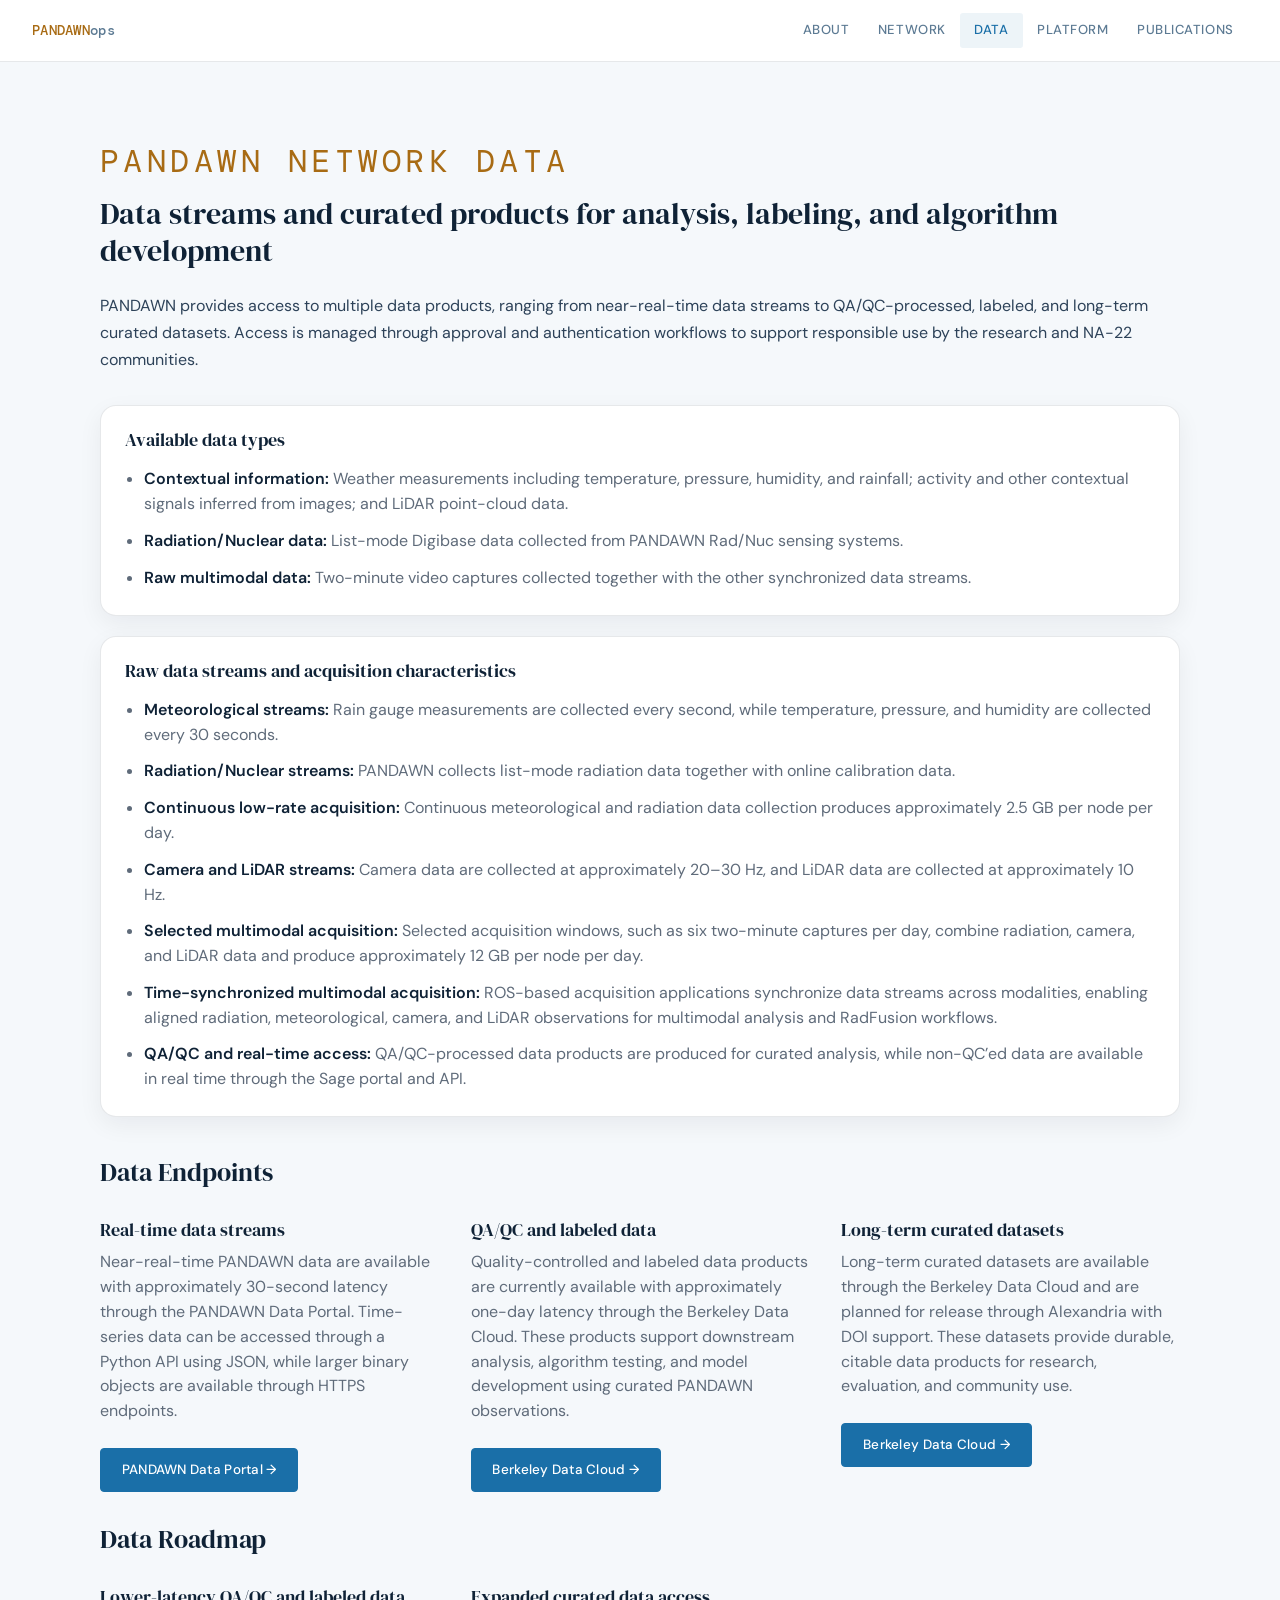
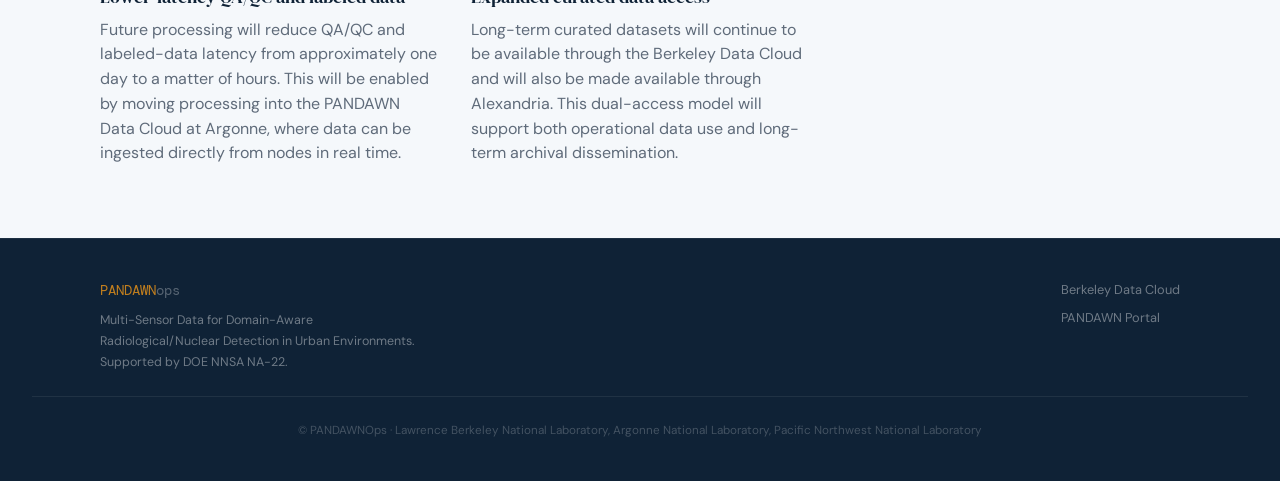
==== commit 273da18b: "Update" ====
--- a/data.html
+++ b/data.html
@@ -24,10 +24,13 @@
       <span></span>
     </button>
 
-    <ul class="nav-links">
-      <li><a href="index.html" class="active">About</a></li>
-      <li><a href="publications.html">Publications</a></li>
-    </ul>
+<ul class="nav-links">
+  <li><a href="index.html">About</a></li>
+  <li><a href="network.html">Network</a></li>
+  <li><a href="data.html" class="active">Data</a></li>
+  <li><a href="platform.html">Platform</a></li>
+  <li><a href="publications.html">Publications</a></li>
+</ul>
   </nav>
 
   <main>
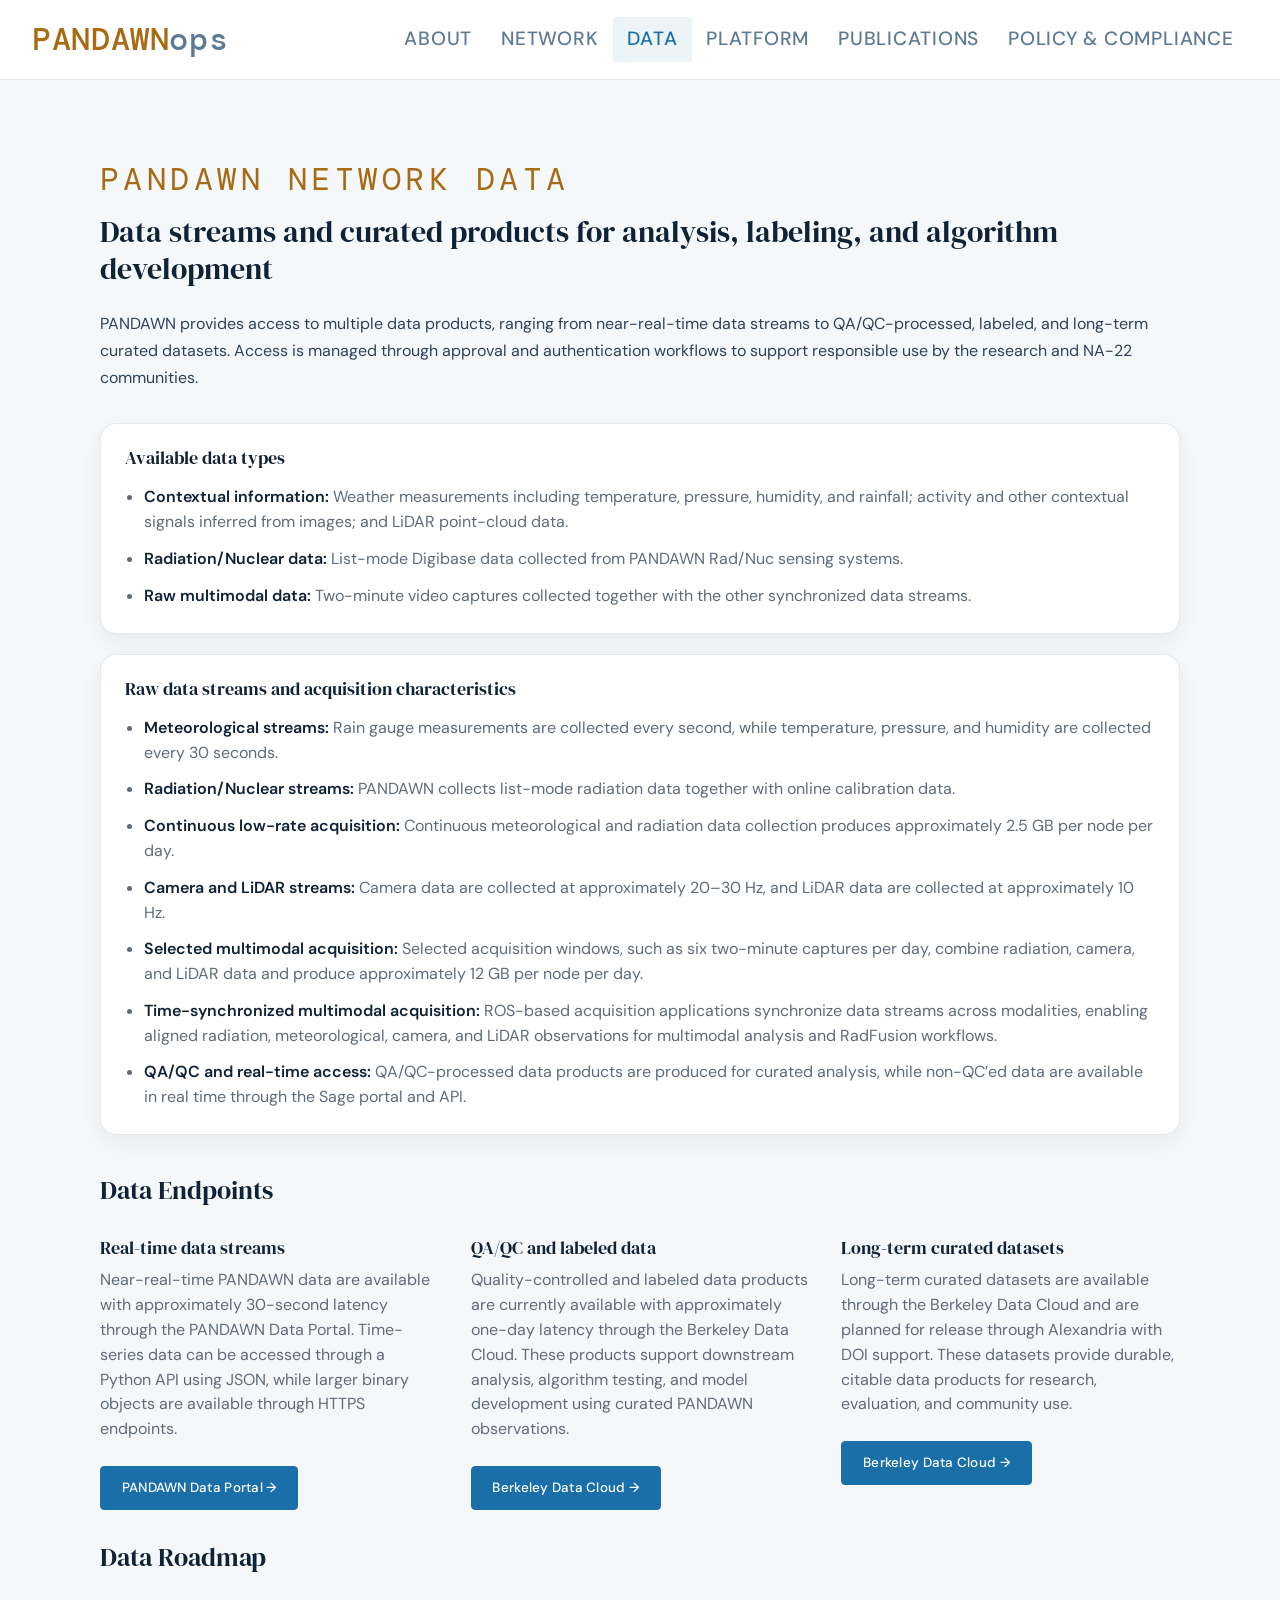
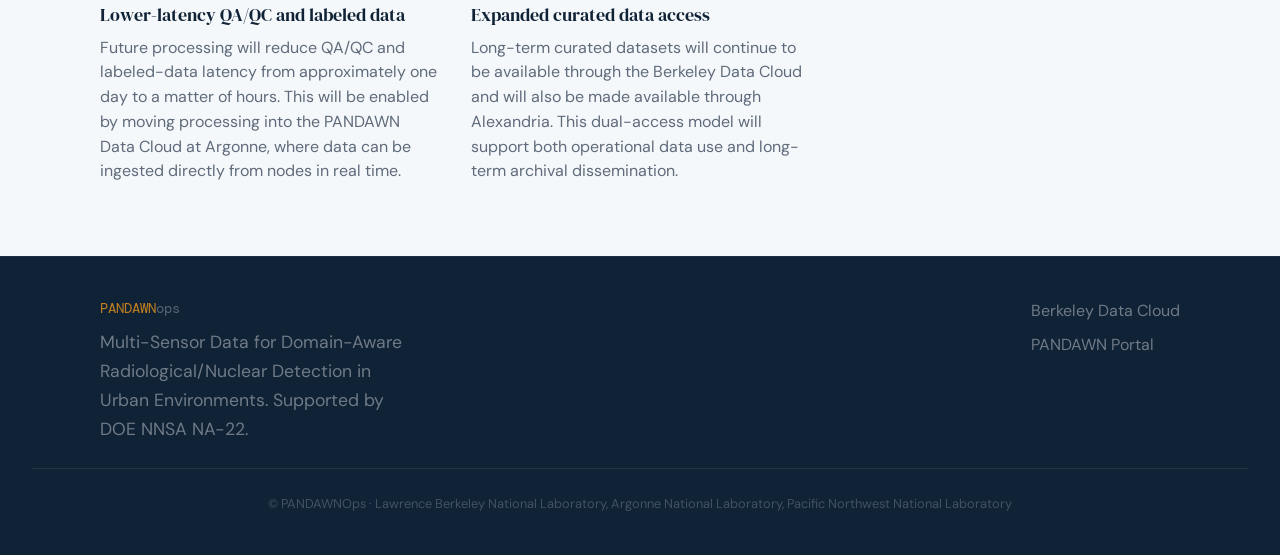
==== commit 54555bce: "Update" ====
--- a/data.html
+++ b/data.html
@@ -30,6 +30,7 @@
   <li><a href="data.html" class="active">Data</a></li>
   <li><a href="platform.html">Platform</a></li>
   <li><a href="publications.html">Publications</a></li>
+  <li><a href="privacy.html">Policy  &amp; Compliance</a></li>
 </ul>
   </nav>
 
--- a/css/style.css
+++ b/css/style.css
@@ -40,7 +40,7 @@
   --font-sans:  'DM Sans', system-ui, sans-serif;
   --font-mono:  'DM Mono', 'Courier New', monospace;
 
-  --nav-h: 62px;
+  --nav-h: 80px;
   --max-w: 1080px;
   --radius: 6px;
 }
@@ -102,7 +102,7 @@
 }
 .nav-brand {
   font-family: var(--font-mono);
-  font-size: .88rem;
+  font-size: 2rem;
   font-weight: 500;
   color: var(--amber);
   letter-spacing: .02em;
@@ -119,7 +119,7 @@
 .nav-links a {
   display: block;
   padding: .4rem .9rem;
-  font-size: .82rem;
+  font-size: 1.2rem;
   font-weight: 500;
   letter-spacing: .04em;
   text-transform: uppercase;
@@ -562,12 +562,12 @@
 }
 .footer-brand { font-family: var(--font-mono); font-size: .85rem; color: var(--amber-lt); margin-bottom: .5rem; }
 .footer-brand span { color: rgba(255,255,255,.3); }
-.footer-desc { font-size: .78rem; color: rgba(255,255,255,.4); max-width: 320px; line-height: 1.65; }
+.footer-desc { font-size: 1.1rem; color: rgba(255,255,255,.4); max-width: 320px; line-height: 1.65; }
 .footer-links { display: flex; flex-direction: column; gap: .4rem; }
-.footer-links a { font-size: .8rem; color: rgba(255,255,255,.4); }
+.footer-links a { font-size: 1rem; color: rgba(255,255,255,.4); }
 .footer-links a:hover { color: rgba(255,255,255,.8); }
 .footer-copy {
-  font-size: .73rem; color: rgba(255,255,255,.22);
+  font-size: .80rem; color: rgba(255,255,255,.22);
   margin-top: 1.5rem; padding-top: 1.5rem;
   border-top: 1px solid rgba(255,255,255,.07); text-align: center;
 }
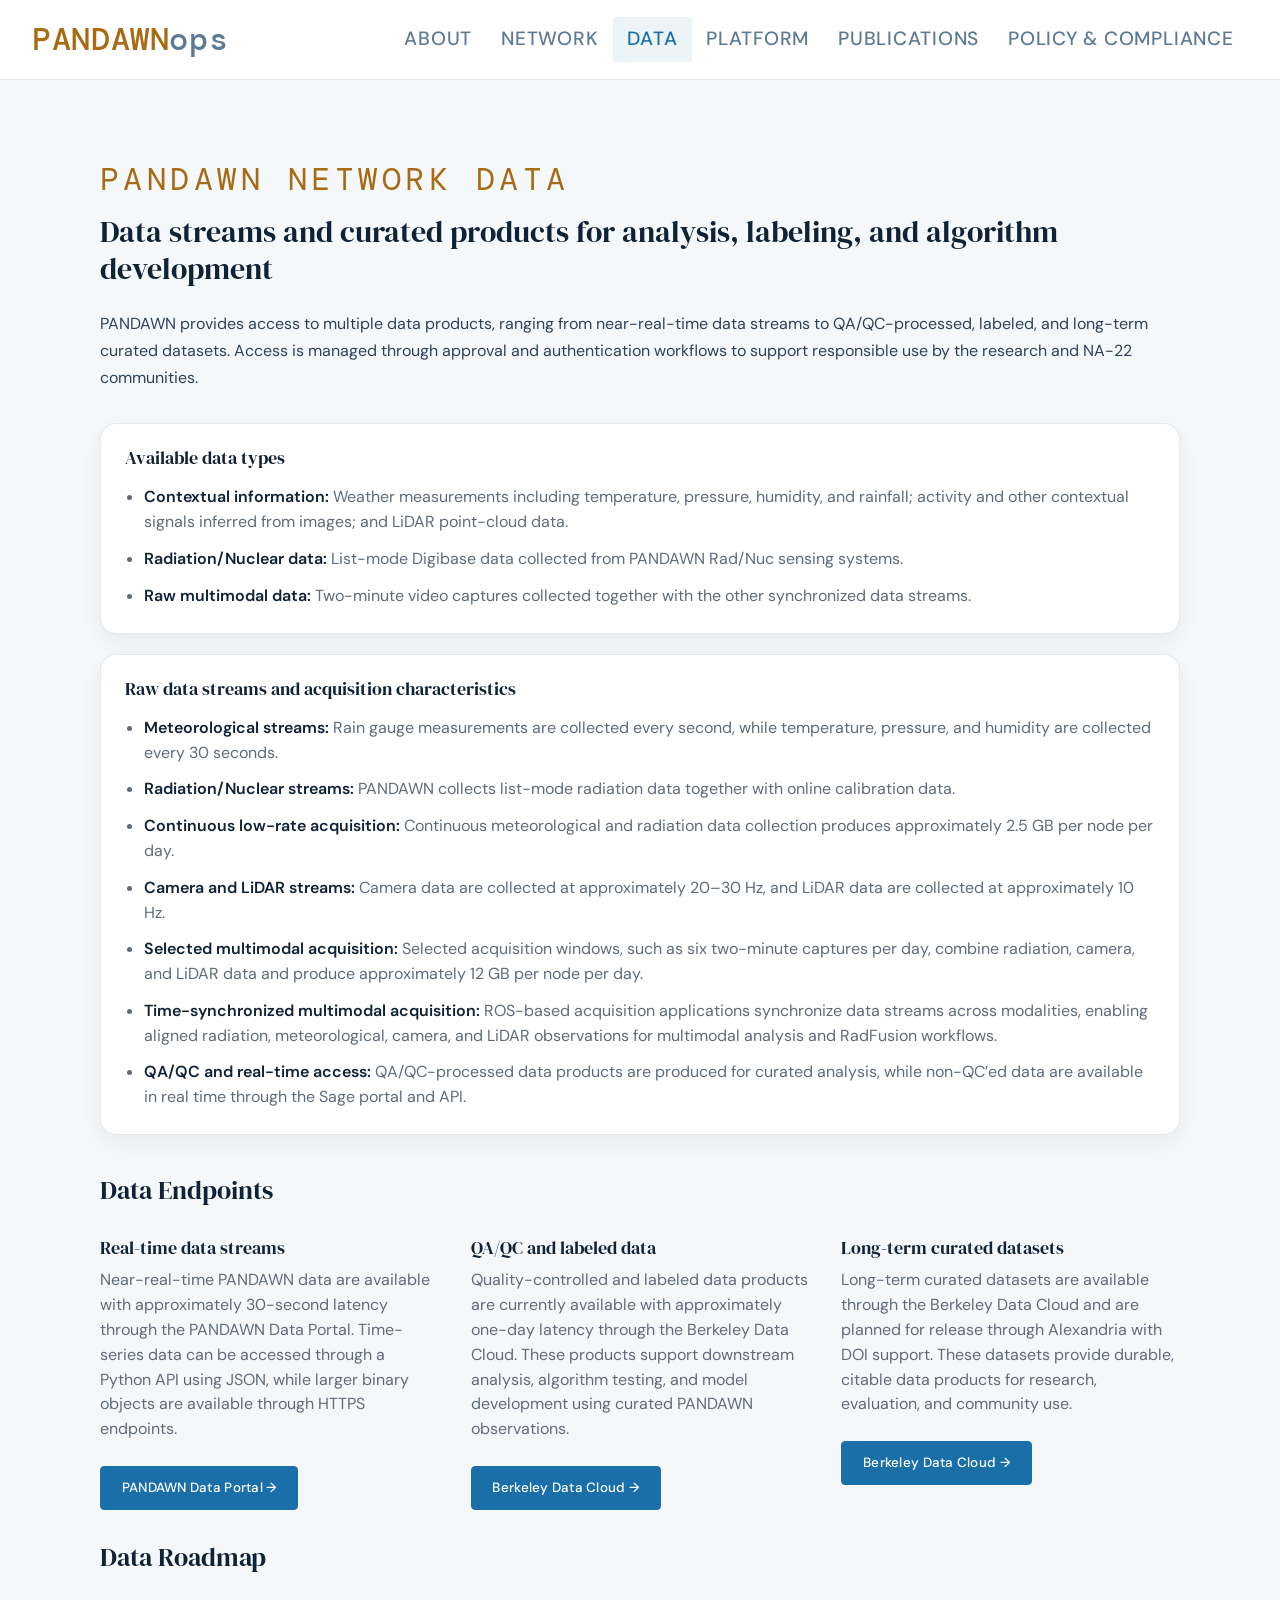
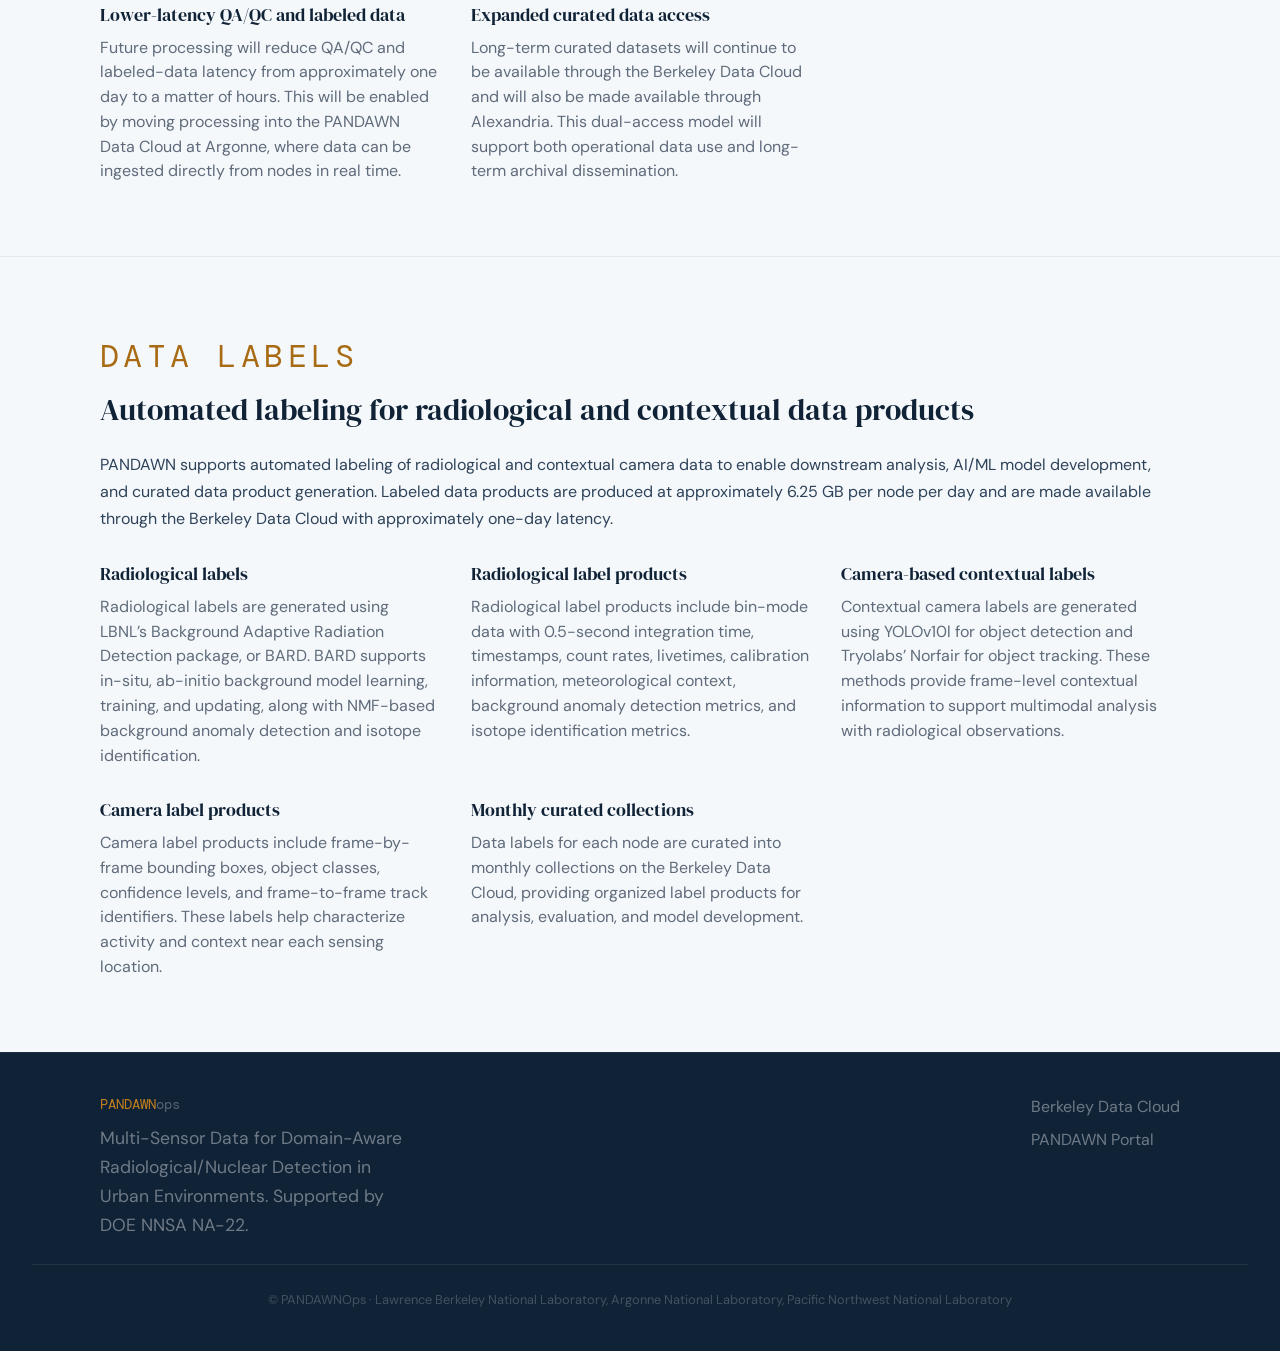
==== commit 4780fd31: "Update" ====
--- a/data.html
+++ b/data.html
@@ -191,6 +191,71 @@
         </div>
       </div>
     </section>
+
+    <hr class="section-divider">
+    <!-- DATA LABELS -->
+<section class="alt data-labels">
+  <div class="section-inner">
+    <div class="eyebrow">Data Labels</div>
+
+    <h2>Automated labeling for radiological and contextual data products</h2>
+
+    <p class="section-lead">
+      PANDAWN supports automated labeling of radiological and contextual camera data to enable
+      downstream analysis, AI/ML model development, and curated data product generation. Labeled
+      data products are produced at approximately 6.25 GB per node per day and are made available
+      through the Berkeley Data Cloud with approximately one-day latency.
+    </p>
+
+    <div class="goal-grid data-labels-grid">
+      <article class="goal-card">
+        <h3>Radiological labels</h3>
+        <p>
+          Radiological labels are generated using LBNL’s Background Adaptive Radiation Detection
+          package, or BARD. BARD supports in-situ, ab-initio background model learning, training,
+          and updating, along with NMF-based background anomaly detection and isotope identification.
+        </p>
+      </article>
+
+      <article class="goal-card">
+        <h3>Radiological label products</h3>
+        <p>
+          Radiological label products include bin-mode data with 0.5-second integration time,
+          timestamps, count rates, livetimes, calibration information, meteorological context,
+          background anomaly detection metrics, and isotope identification metrics.
+        </p>
+      </article>
+
+      <article class="goal-card">
+        <h3>Camera-based contextual labels</h3>
+        <p>
+          Contextual camera labels are generated using YOLOv10l for object detection and
+          Tryolabs’ Norfair for object tracking. These methods provide frame-level contextual
+          information to support multimodal analysis with radiological observations.
+        </p>
+      </article>
+
+      <article class="goal-card">
+        <h3>Camera label products</h3>
+        <p>
+          Camera label products include frame-by-frame bounding boxes, object classes, confidence
+          levels, and frame-to-frame track identifiers. These labels help characterize activity
+          and context near each sensing location.
+        </p>
+      </article>
+
+      <article class="goal-card">
+        <h3>Monthly curated collections</h3>
+        <p>
+          Data labels for each node are curated into monthly collections on the Berkeley Data
+          Cloud, providing organized label products for analysis, evaluation, and model
+          development.
+        </p>
+      </article>
+    </div>
+  </div>
+</section>
+
 </main>
 
   <footer>
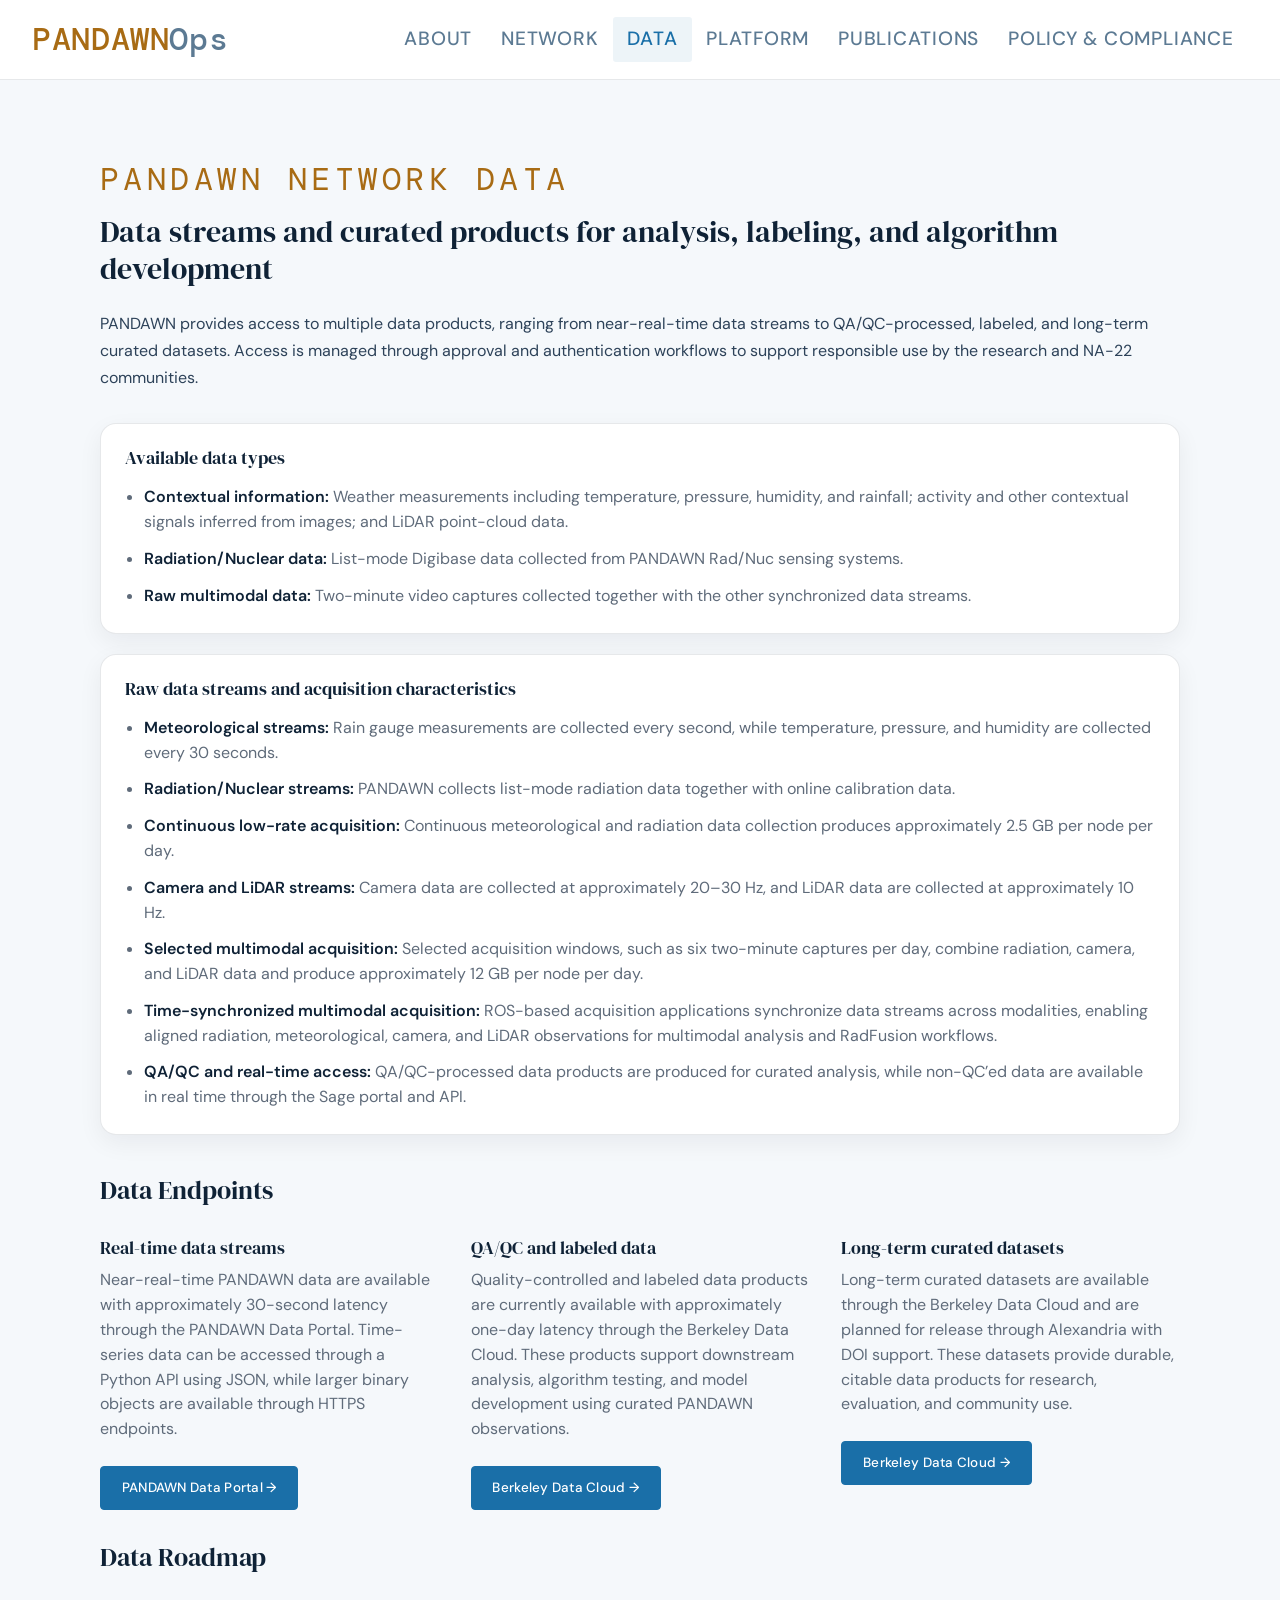
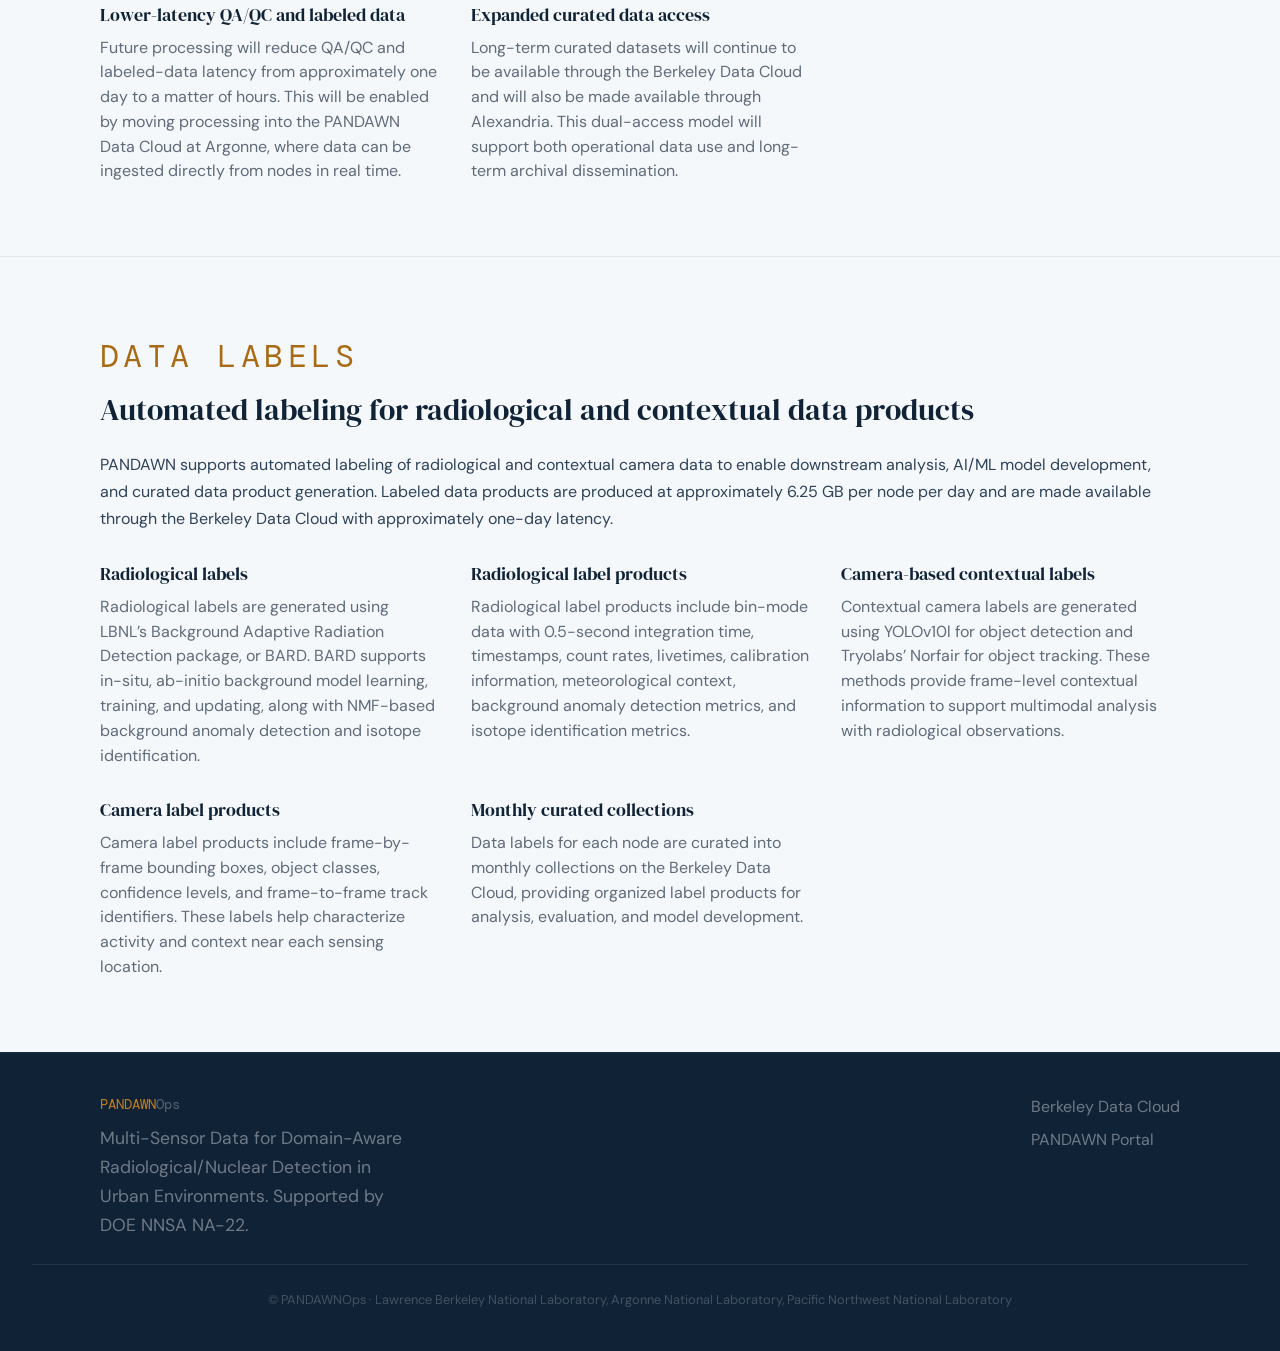
==== commit de880e16: "Update" ====
--- a/data.html
+++ b/data.html
@@ -12,7 +12,7 @@
 </head>
 <body>
   <nav>
-    <a href="index.html" class="nav-brand">PANDAWN<span>ops</span></a>
+    <a href="index.html" class="nav-brand">PANDAWN<span>Ops</span></a>
 
     <button
       class="nav-toggle"
@@ -261,7 +261,7 @@
   <footer>
     <div class="footer-inner">
       <div>
-        <div class="footer-brand">PANDAWN<span>ops</span></div>
+        <div class="footer-brand">PANDAWN<span>Ops</span></div>
         <p class="footer-desc">
           Multi-Sensor Data for Domain-Aware Radiological/Nuclear Detection in Urban Environments. Supported by DOE NNSA NA-22.
         </p>
